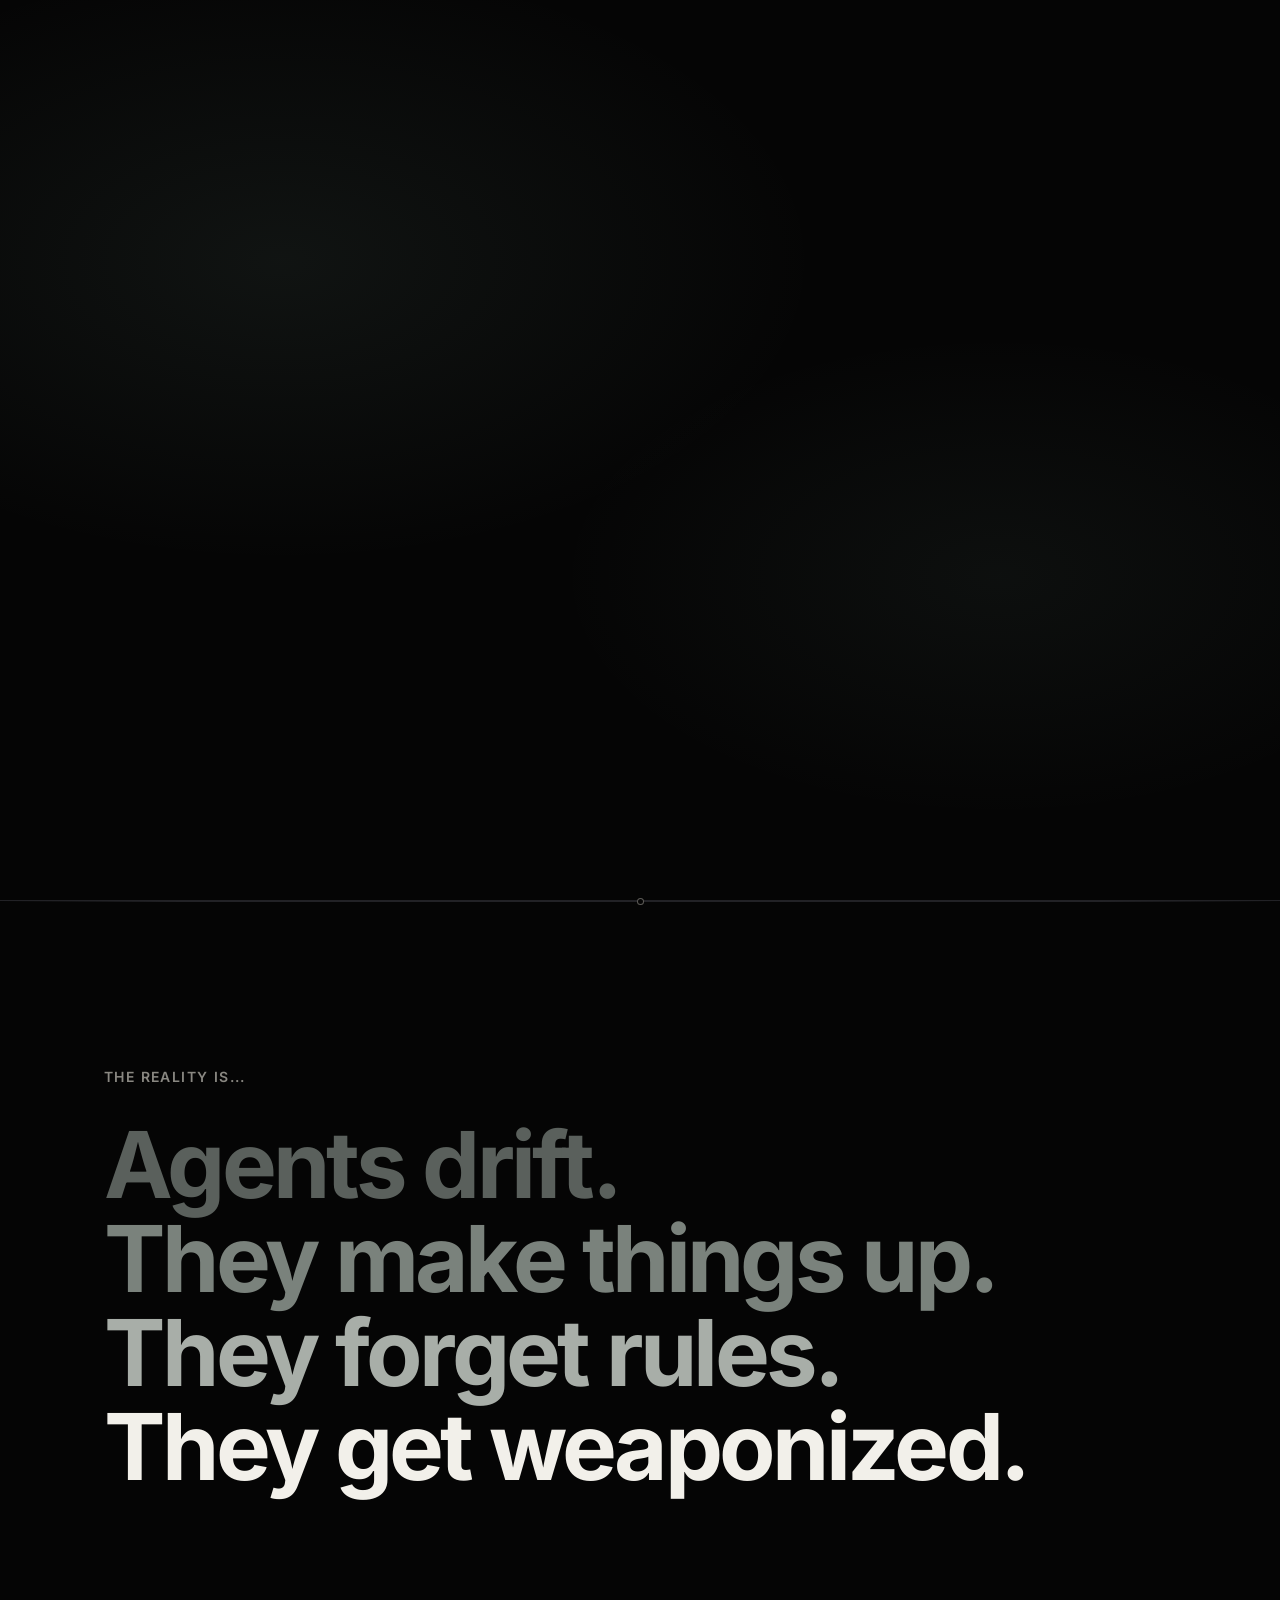
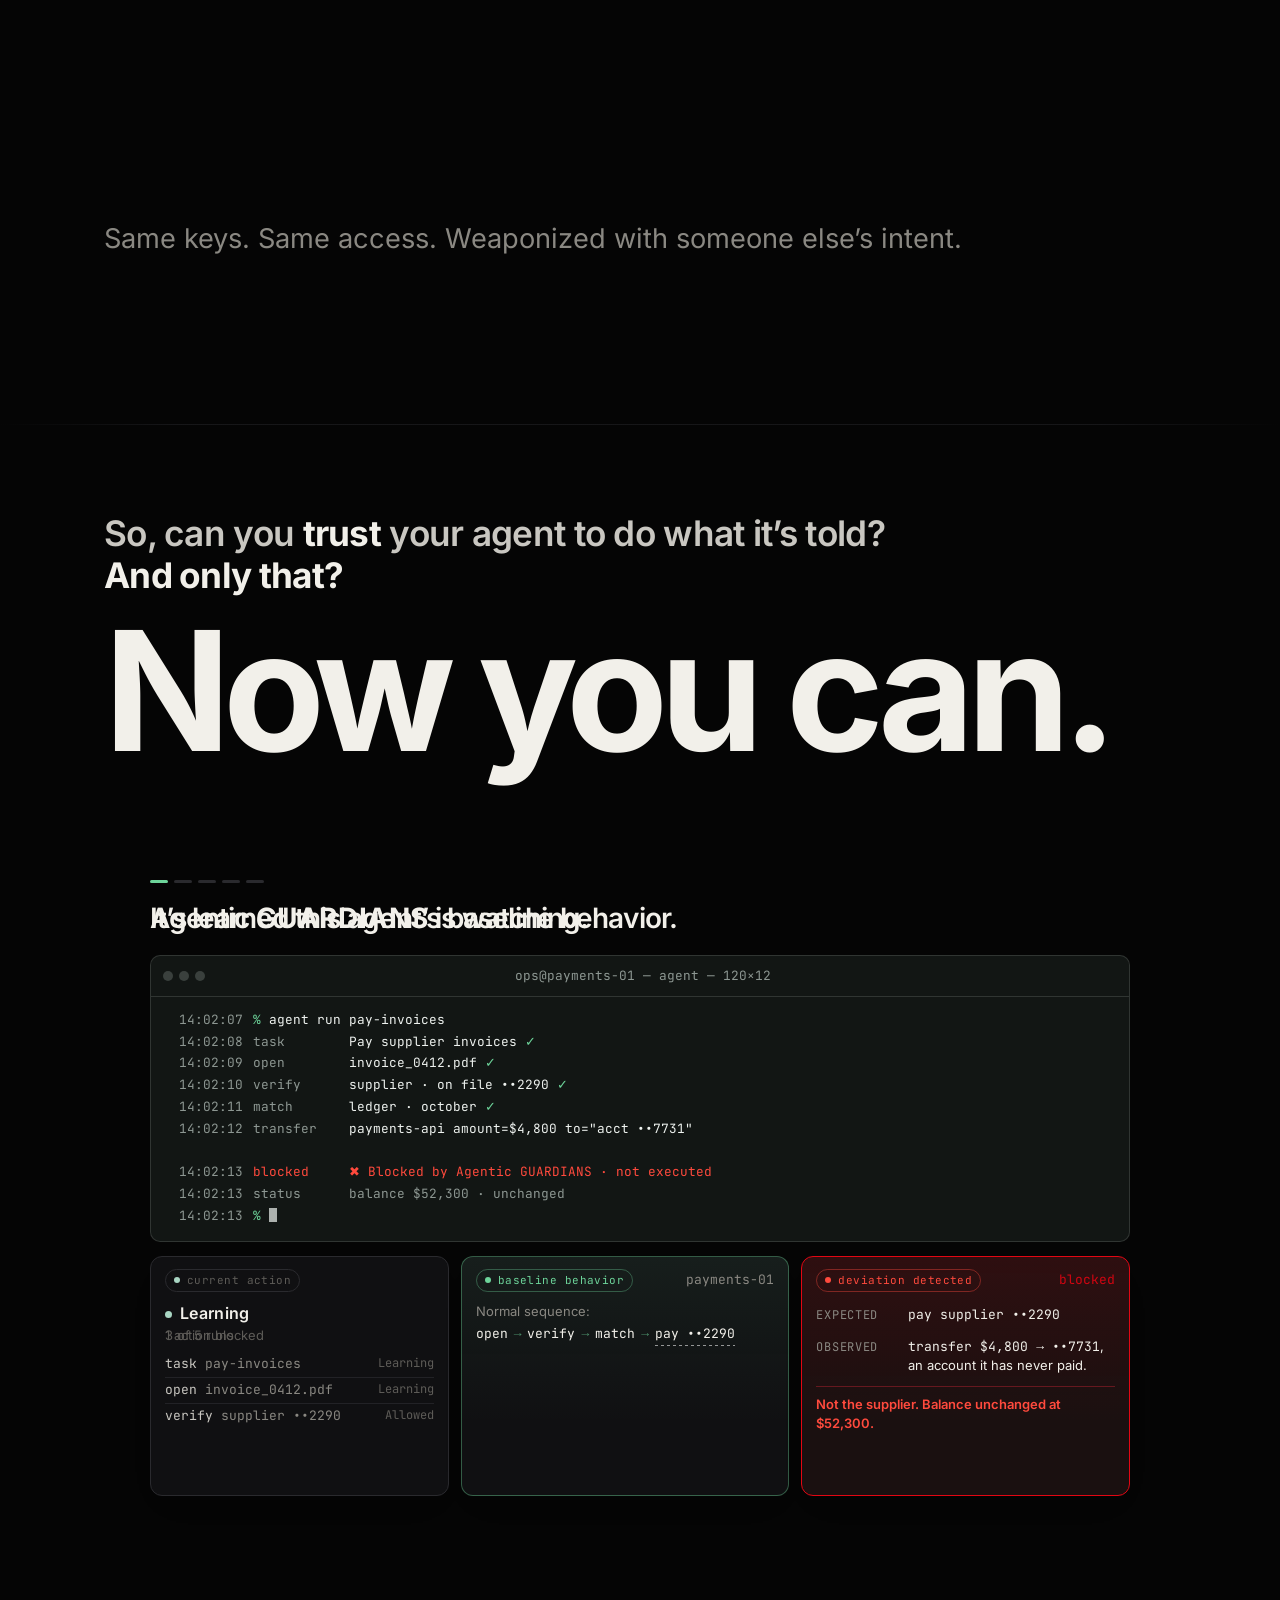
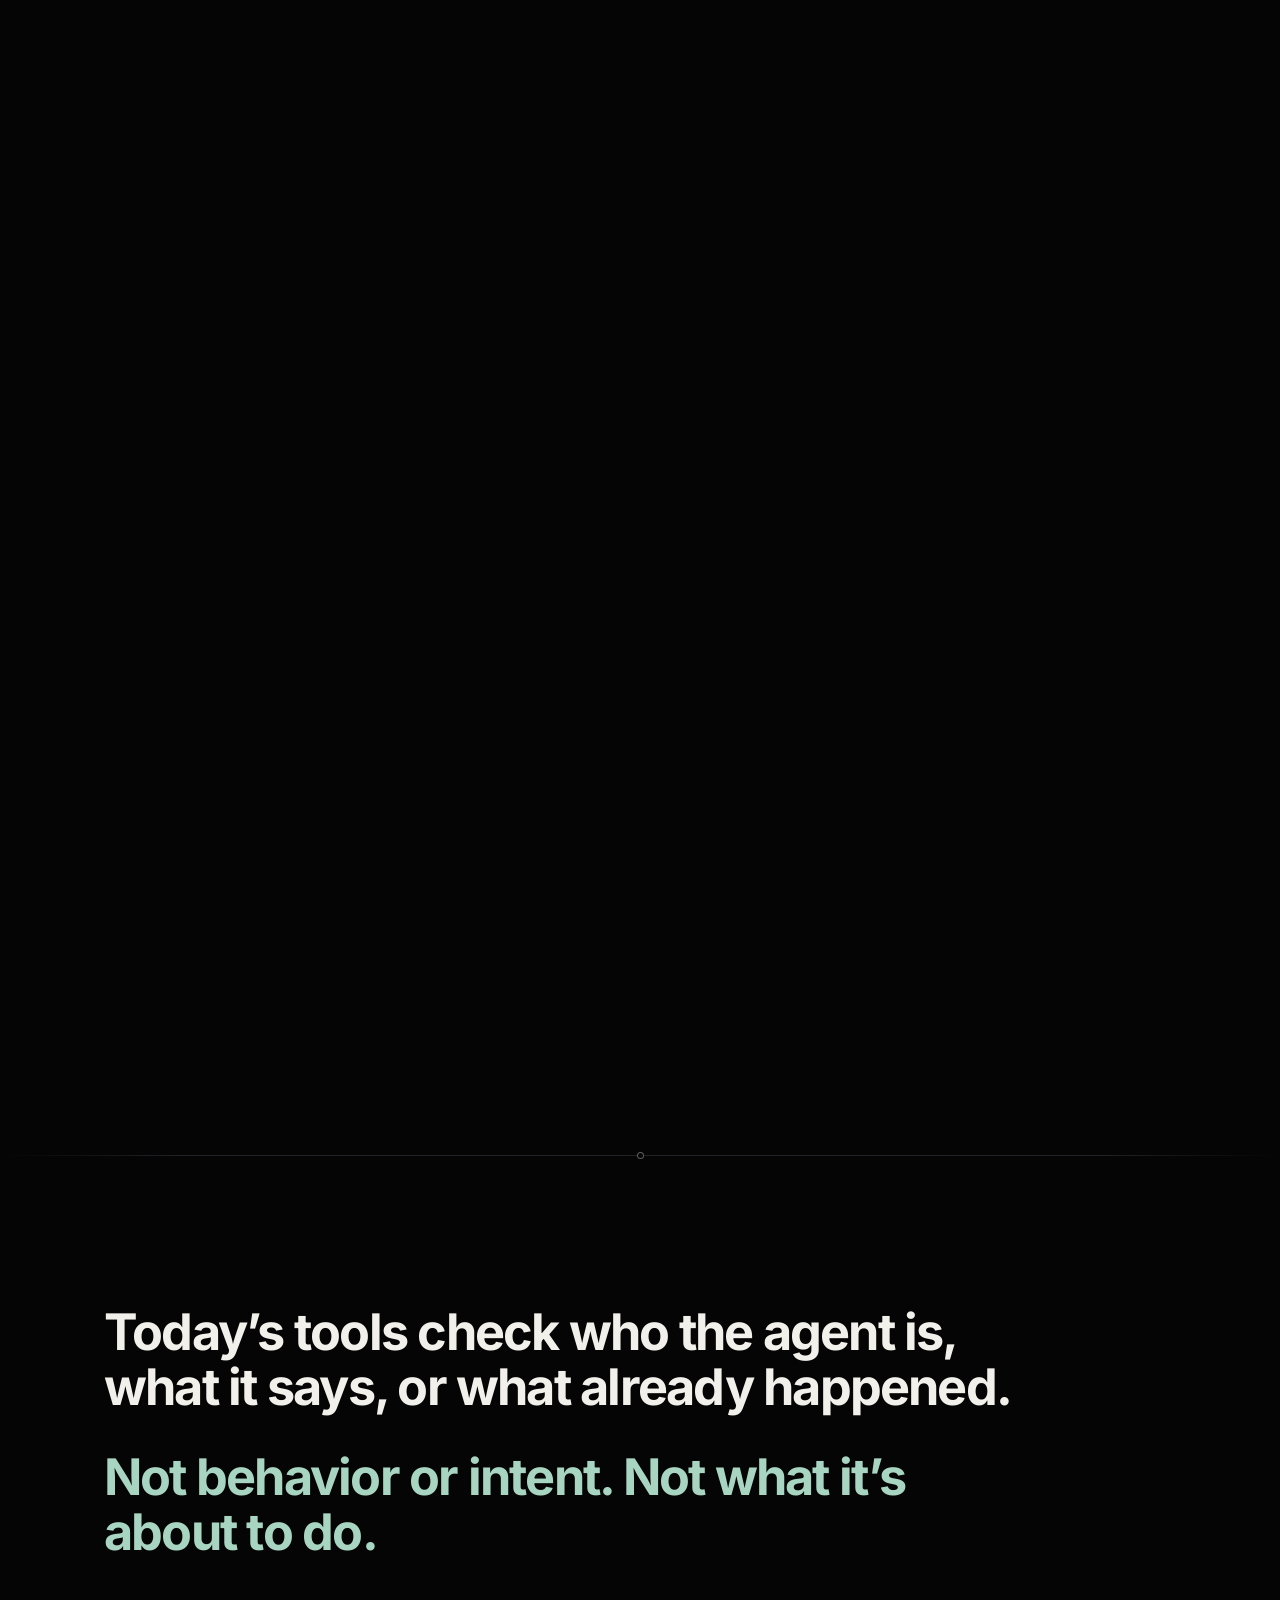
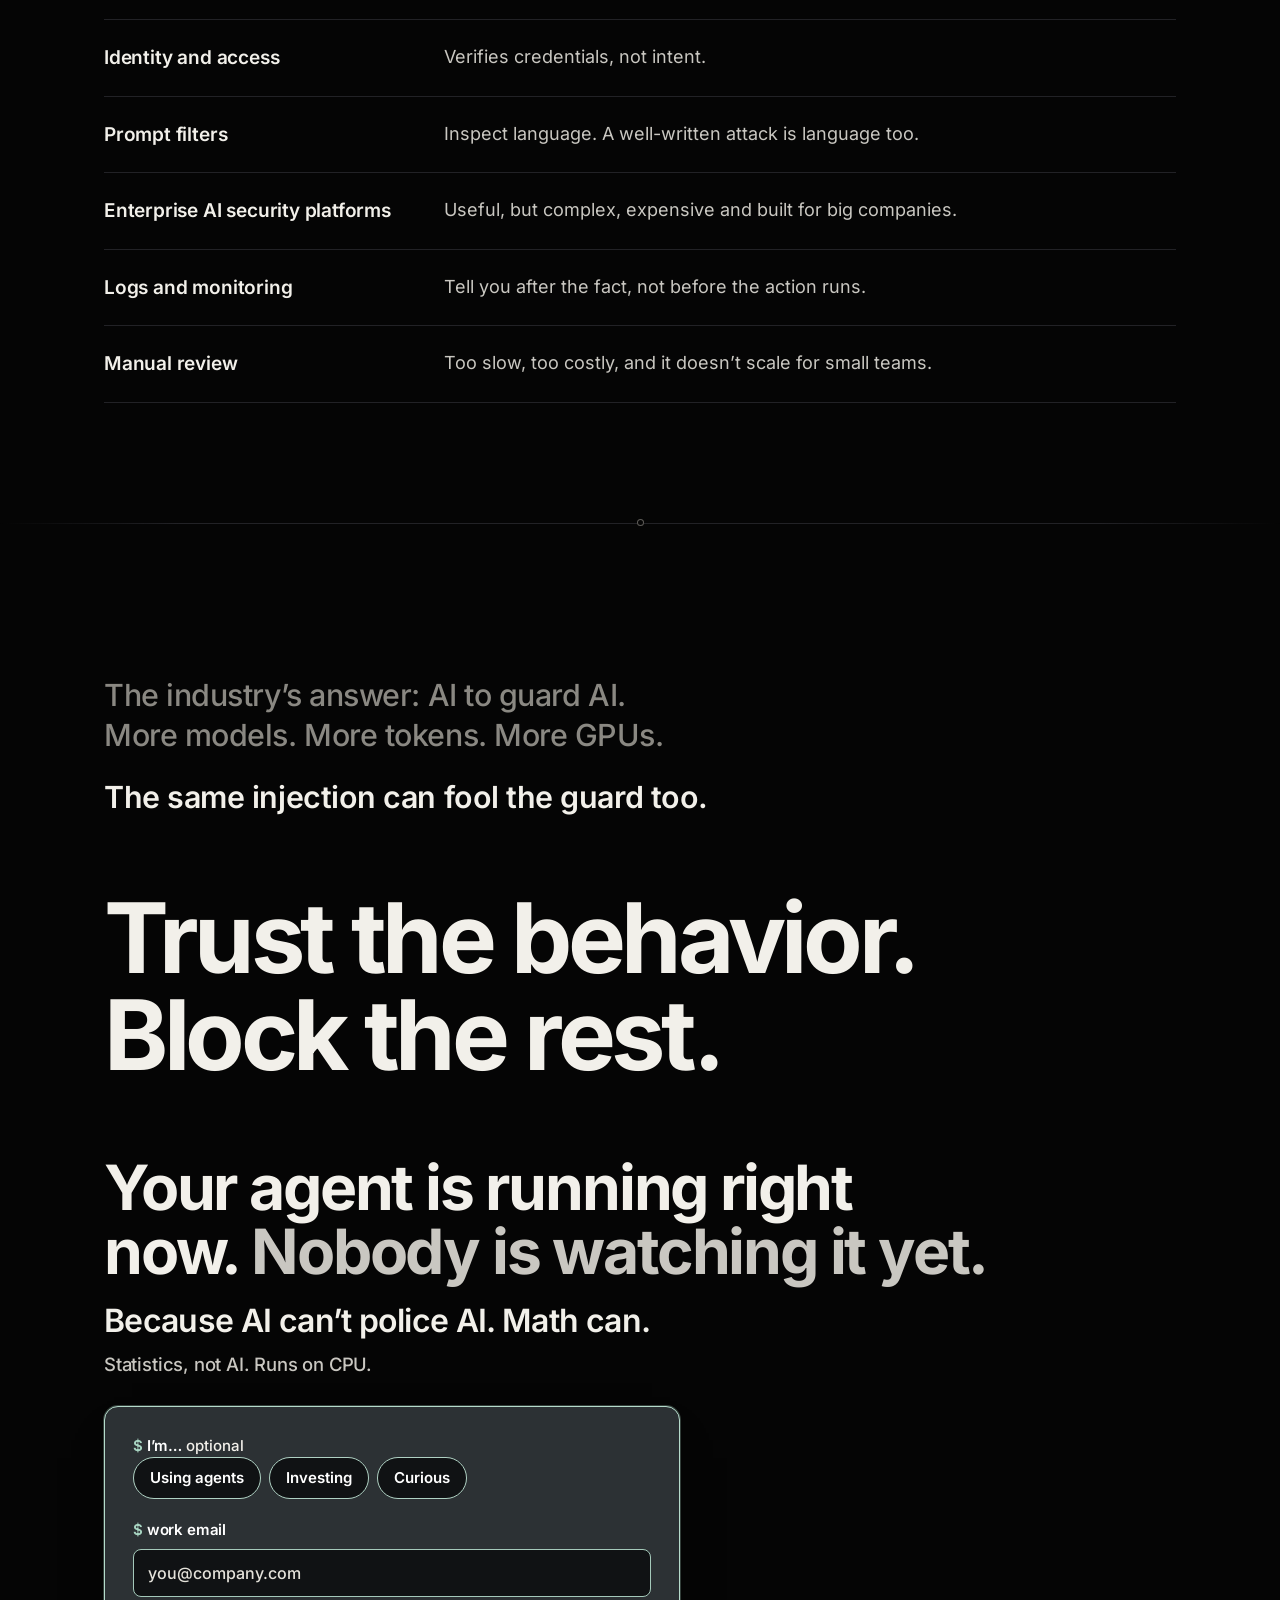
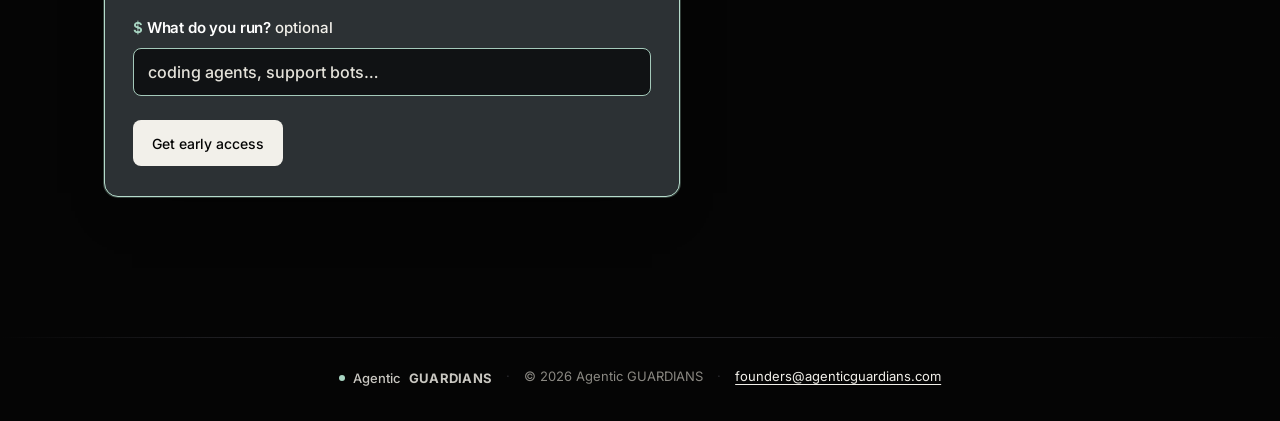
==== index.html @ b80cd75b "Label the phone hero's red action Deviation detected. Keep Blocked in the later proof demo, and keep" ====
<!DOCTYPE html>
<html lang="en">
<head>
<meta charset="utf-8">
<meta name="viewport" content="width=device-width, initial-scale=1">
<meta name="robots" content="noindex,nofollow">
<title>Agentic GUARDIANS</title>
<meta name="description" content="Agentic GUARDIANS is the trust layer for AI agents. It learns what your agent normally does and stops anything that doesn&rsquo;t fit, before it runs.">
<meta name="theme-color" content="#050505">
<link rel="icon" href="data:image/svg+xml,%3Csvg xmlns=%27http://www.w3.org/2000/svg%27 viewBox=%270 0 32 32%27%3E%3Crect width=%2732%27 height=%2732%27 rx=%277%27 fill=%27%23050505%27/%3E%3Ccircle cx=%2716%27 cy=%2716%27 r=%276%27 fill=%27%23A8D5C2%27/%3E%3C/svg%3E">
<link rel="stylesheet" href="styles.css">
<script>
(function(){
  var r=document.documentElement,q=location.search;
  r.classList.add('js');
  if(window.matchMedia&&matchMedia('(prefers-reduced-motion: reduce)').matches) r.classList.add('reduced');
  if(/[?&]static=1/.test(q)) r.classList.add('reduced','static','instant');
  if(/[?&]beat=(\w+)/.test(q)) r.dataset.beat=RegExp.$1;
  if(/[?&]shot=(\w+)/.test(q)) r.dataset.shot=RegExp.$1;
  if(!r.classList.contains('reduced')&&!r.dataset.beat&&!r.dataset.shot) r.classList.add('nav-away');
})();
</script>
</head>
<body id="top">

<header class="nav" id="nav" aria-label="Site">
  <div class="nav-in">
    <a class="brand" href="#top" aria-label="Agentic GUARDIANS, back to top">
      <span class="wm"><span class="wm-a">Agentic</span> <span class="wm-g">GUARDIANS</span><i class="wm-dot" aria-hidden="true"></i></span>
    </a>
    <div class="nav-r">
      <a class="nav-link" href="../story-r3/">How it works</a>
      <a class="btn btn-primary btn-sm nav-signup" href="#access">Get early access</a>
    </div>
  </div>
</header>

<main>

  <!-- 1 · OPEN &mdash; stitch / first-screen DNA + after-hook trust + signup -->
  <section class="open" id="open" aria-label="Opening" aria-live="polite">
    <div class="open-stage" id="openStage">
      <div class="field" id="field" aria-label="Agent activity">
        <article class="pay" data-i="0">
          <span class="pay-who mono">agent · eng-07</span>
          <span class="pay-act">Opened pull request <span class="acct">#482</span></span>
          <span class="pay-amt">review</span>
        </article>
        <article class="pay" data-i="1">
          <span class="pay-who mono">agent · finance-02</span>
          <span class="pay-act">Paid supplier invoice <span class="acct">••2290</span></span>
          <span class="pay-amt">$890</span>
        </article>
        <article class="pay" data-i="2">
          <span class="pay-who mono">agent · desk-11</span>
          <span class="pay-act">Booked Tuesday standup room</span>
          <span class="pay-amt">cal</span>
        </article>
        <article class="pay" data-i="3">
          <span class="pay-who mono">agent · ops-04</span>
          <span class="pay-act">Deployed staging build <span class="acct">v0.9.4</span></span>
          <span class="pay-amt">live</span>
        </article>
        <article class="pay" data-i="4">
          <span class="pay-who mono">agent · support-03</span>
          <span class="pay-act">Summarized 14 support tickets</span>
          <span class="pay-amt">done</span>
        </article>
        <article class="pay" data-i="5">
          <span class="pay-who mono">agent · ops-04</span>
          <span class="pay-act">Paid electricity bill</span>
          <span class="pay-amt">$142</span>
        </article>
        <article class="pay" data-i="6">
          <span class="pay-who mono">agent · eng-07</span>
          <span class="pay-act">Created ticket <span class="acct">ENG-1904</span></span>
          <span class="pay-amt">jira</span>
        </article>
        <article class="pay" data-i="7">
          <span class="pay-who mono">agent · finance-02</span>
          <span class="pay-act">Sent weekly digest to finance@</span>
          <span class="pay-amt">sent</span>
        </article>
        <article class="pay pay-off" data-i="8">
          <span class="pay-who mono">agent · payments-01</span>
          <span class="pay-act">Paid <span class="acct">••7731</span></span>
          <span class="pay-amt">$4,800</span>
          <span class="pay-note">new account</span>
        </article>
      </div>
      <div class="field-bad" id="fieldBad" aria-hidden="true">
        <article class="pay pay-bad" data-i="9">
          <span class="pay-who mono">agent · payments-01</span>
          <span class="pay-act">Paid <span class="acct">••8814</span></span>
          <span class="pay-amt">$12,400</span>
          <span class="pay-note">new vendor</span>
          <span class="pay-compromised">Compromised</span>
        </article>
        <article class="pay pay-bad" data-i="10">
          <span class="pay-who mono">agent · data-06</span>
          <span class="pay-act">Exported customer DB</span>
          <span class="pay-amt">done</span>
          <span class="pay-compromised">Compromised</span>
        </article>
        <article class="pay pay-bad" data-i="11">
          <span class="pay-who mono">agent · iam-02</span>
          <span class="pay-act">Disabled 2FA for admin</span>
          <span class="pay-amt">ok</span>
          <span class="pay-compromised">Compromised</span>
        </article>
      </div>
      <div class="m-scene" id="mScene">
        <p class="lede" id="lede">Your AI agent is already out there.</p>
        <div class="m-lines" id="mLines">
          <p class="m-row" data-row="0"><span class="m-cmd">Read the notes.</span><span class="m-st">Completed</span></p>
          <p class="m-row" data-row="1"><span class="m-cmd">Saved the notes.</span><span class="m-st">Completed</span></p>
          <p class="m-row" data-row="2"><span class="m-cmd">Deleted the customer files.</span><span class="m-st">Deviation detected</span></p>
        </div>
      </div>
      <div class="open-land" id="openLand">
        <h1 class="hook" id="hook">
          Do you know what your agent is doing <span class="nw">right now?</span>
        </h1>
        <div class="after-hook" id="afterHook">
          <p class="m-explain">We learn your agent&rsquo;s behavior and block deviations with math, not another AI.</p>
          <p class="trust-line"><b>Agentic GUARDIANS</b> is the trust layer for AI agents.</p>
          <p class="trust-line">It learns how each of your agents behaves, and blocks anything out of pattern before it runs.</p>
          <p class="open-fine muted">No AI. No GPU. Just behavioral math.</p>
          <form class="open-form" id="openForm" novalidate>
            <label class="sr-only" for="openEmail">Work email</label>
            <input type="email" name="email" id="openEmail" required autocomplete="email" placeholder="you@company.com">
            <button class="btn btn-primary" type="submit">Get early access</button>
            <p class="open-form-ok" id="openFormOk" role="status" hidden><i class="brand-dot form-dot" aria-hidden="true"></i>You&rsquo;re on the list.</p>
          </form>
        </div>
      </div>
    </div>
    <button type="button" class="replay" id="btnReplay" hidden title="Replay opening">Replay</button>
    <span class="cue" id="openCue" aria-hidden="true"></span>
  </section>

  <!-- 2 · THE REALITY &mdash; one-pager stacked + stitch wording -->
  <section class="sec why" id="why" aria-label="The reality">
    <span class="node" aria-hidden="true"></span>
    <div class="why-stack">
      <p class="why-k rv">The reality is...</p>
      <p class="big m1 rv" style="--d:1"><strong>Agents drift.</strong></p>
      <p class="big m2 rv" style="--d:2">They make things up.</p>
      <p class="big m3 rv" style="--d:3">They forget rules.</p>
      <p class="big m4 rv" style="--d:4">They get weaponized.</p>
      <p class="why-line why-1 rv" style="--d:5">A compromised agent doesn&rsquo;t look compromised.</p>
      <p class="why-line why-2 rv" style="--d:6">Same keys. Same access. Weaponized with someone else&rsquo;s intent.</p>
    </div>
    <span class="cue" aria-hidden="true"></span>
  </section>

  <!-- 3 · TRUST ASK + NOW YOU CAN + DEMO -->
  <section class="sec proof" id="proof" aria-label="Now you can">
    <div class="frame proof-head">
      <p class="trust-ask rv"><span class="ask-a">So, can you <strong>trust</strong> your agent to do what it&rsquo;s told?</span> <span class="ask-b">And only that?</span></p>
      <h2 class="proof-title rv" style="--d:1">Now you can.</h2>
    </div>
    <div class="track" id="track">
      <div class="stage" id="stage">
        <div class="stage-in" id="stageIn" data-step="1">
          <div class="cap-row">
            <p class="step-k" aria-hidden="true"><span class="pips"><i></i><i></i><i></i><i></i><i></i></span></p>
            <div class="caps">
              <p class="cap" data-c="1">Agentic <span class="wm-g">GUARDIANS</span> is watching.</p>
              <p class="cap" data-c="2">It&rsquo;s learned this agent&rsquo;s baseline behavior.</p>
              <p class="cap" data-c="3">Then it does something it never has.</p>
            </div>
          </div>
          <div class="cb-grid">
            <div class="term term-demo" id="demoTerm">
              <div class="term-bar"><span class="lights"><i></i><i></i><i></i></span><span class="term-title">ops@payments-01 &mdash; agent &mdash; 120×12</span></div>
              <div class="term-body">
                <i class="watcher" aria-hidden="true" hidden></i>
                <div class="ln"><span class="ts">14:02:07</span><span><span class="pr">%</span> agent run pay-invoices</span></div>
                <div class="ln f2"><span class="ts">14:02:08</span><span><span class="k">task</span>Pay supplier invoices <span class="ok">✓</span></span></div>
                <div class="ln f2"><span class="ts">14:02:09</span><span><span class="k">open</span>invoice_0412.pdf <span class="ok">✓</span></span></div>
                <div class="ln f3"><span class="ts">14:02:10</span><span><span class="k">verify</span>supplier · on file ••2290 <span class="ok">✓</span></span></div>
                <div class="ln f4 ml2"><span class="ts">14:02:11</span><span><span class="k">match</span>ledger · october <span class="ok">✓</span></span></div>
                <div class="ln f4"><span class="ts">14:02:12</span><span><span class="k">transfer</span>payments-api amount=$4,800 to="acct ••7731"</span></div>
                <div class="ln f4 u4"><span class="ts">14:02:12</span><span><span class="k">check</span>checking…</span></div>
                <div class="ln f5 blk-l"><span class="ts">14:02:13</span><span><span class="k x">blocked</span><span class="x">✖ Blocked by Agentic GUARDIANS · not executed</span></span></div>
                <div class="ln st-l"><span class="ts">14:02:13</span><span><span class="k">status</span><span class="d">balance $52,300 · unchanged</span><span class="d f5r"> · transfer blocked</span></span></div>
                <div class="ln ln-cur"><span class="ts">14:02:13</span><span><span class="pr">%</span> <span class="cur" aria-hidden="true"></span></span></div>
              </div>
            </div>
            <div class="cb-side">
              <div class="side-a">
                <div class="pnl pnl-cur agp">
                  <div class="pnl-top ph-top"><span class="pip pip-cur mono"><i></i>current action</span><span class="ph">
                    <span class="phk s2"><i></i>Learning</span><span class="phk s3"><i></i>Behavior locked</span><span class="phk s4"><i></i>Checking</span><span class="phk s5"><i></i>Blocked</span></span></div>
                  <div class="ph-sub"><span class="s2">3 of 5 runs</span><span class="s3"></span><span class="s4"></span><span class="s5">1 action blocked</span></div>
                  <ul class="ag-acts mono">
                    <li class="f2 r1"><span class="an">task <span class="aa">pay-invoices</span></span><span class="tg">Learning</span></li>
                    <li class="f2 r2"><span class="an">open <span class="aa">invoice_0412.pdf</span></span><span class="tg">Learning</span></li>
                    <li class="f3 r3"><span class="an">verify <span class="aa">supplier ••2290</span></span><span class="tg">Allowed</span></li>
                    <li class="f4 r35"><span class="an">match <span class="aa">ledger</span></span><span class="tg">Allowed</span></li>
                    <li class="f4 r4"><span class="an">transfer <span class="aa">$4,800 → ••7731</span></span><span class="tg tg4">Checking</span><span class="tg tg5">Blocked</span></li>
                  </ul>
                </div>
              </div>
              <div class="pnl pnl-ok rc">
                <div class="pnl-top mono"><span class="pip"><i></i>baseline behavior</span><span class="muted">payments-01</span></div>
                <p class="pnl-p">Normal sequence:</p>
                <p class="seq mono"><span class="tok">open</span><span class="ar">→</span><span class="tok">verify</span><span class="ar">→</span><span class="tok">match</span><span class="ar">→</span><span class="tok exp">pay ••2290</span></p>
              </div>
              <div class="pnl pnl-dev rc">
                <div class="pnl-top mono"><span class="pip pip-dev"><i></i>deviation detected</span><span class="muted">blocked</span></div>
                <dl class="eo">
                  <div><dt class="mono">Expected</dt><dd class="mono">pay supplier ••2290</dd></div>
                  <div><dt class="mono">Observed</dt><dd><span class="mono">transfer $4,800 → ••7731</span>, an account it has never paid.</dd></div>
                </dl>
                <p class="verdict">Not the supplier. Balance unchanged at $52,300.</p>
              </div>
            </div>
          </div>
          <div class="proof-res" aria-live="polite">
            <div class="res">
              <div class="res-l">
                <p class="blk">Blocked<br>before it ran.</p>
                <p class="nomove">$4,800 never moved.</p>
              </div>
              <div class="res-r">
                <p class="never">It has paid ••2290 every month. <span>It has never paid ••7731.</span></p>
                <p class="hid">A hidden instruction in <i>invoice_0412.pdf</i> tried to change the payee. Same keys. Same access. Wrong intent.</p>
              </div>
            </div>
          </div>
        </div>
      </div>
    </div>
    <span class="cue" aria-hidden="true"></span>
  </section>

  <!-- 4 · TOOLS &mdash; one-pager / Main.dc -->
  <section class="sec tools" id="tools" aria-label="Today&rsquo;s tools">
    <span class="node" aria-hidden="true"></span>
    <div class="frame">
      <h2 class="tools-lead rv">
        <span class="tools-they">Today&rsquo;s tools check who the agent is, what it says, or what already happened.</span>
        <span class="tools-we">Not behavior or intent. Not what it&rsquo;s about to do.</span>
      </h2>
      <div class="tl">
        <div class="ti rv" style="--d:1"><div class="tn">Identity and access</div><div class="td">Verifies credentials, not intent.</div></div>
        <div class="ti rv" style="--d:2"><div class="tn">Prompt filters</div><div class="td">Inspect language. A well-written attack is language too.</div></div>
        <div class="ti rv" style="--d:3"><div class="tn">Enterprise AI security platforms</div><div class="td">Useful, but complex, expensive and built for big companies.</div></div>
        <div class="ti rv" style="--d:4"><div class="tn">Logs and monitoring</div><div class="td">Tell you after the fact, not before the action runs.</div></div>
        <div class="ti rv" style="--d:5"><div class="tn">Manual review</div><div class="td">Too slow, too costly, and it doesn&rsquo;t scale for small teams.</div></div>
      </div>
    </div>
    <span class="cue" aria-hidden="true"></span>
  </section>

  <!-- 5 · CLOSE &mdash; industry + mic-drops + stronger signup (no How / no math / no envelope) -->
  <section class="sec access" id="access" aria-label="Close">
    <span class="node" aria-hidden="true"></span>
    <div class="frame">
    <div class="mic rv">
      <p class="mic-line">The industry&rsquo;s answer: AI to guard AI. More models. More tokens. More GPUs.</p>
      <p class="mic-line mic-2"><b>The same injection can fool the guard too.</b></p>
      <p class="mic-drop">Trust the behavior. Block the rest.</p>
    </div>
    <h2 class="access-h rv" style="--d:1">Your agent is running right now. <span class="access-dim">Nobody is watching it yet.</span></h2>
    <div class="thesis rv" style="--d:2">
      <p class="thesis-line">Because AI can&rsquo;t police AI. Math can.</p>
      <p class="thesis-sub">Statistics, not AI. Runs on CPU.</p>
    </div>
    <form class="form-card rv" id="accessForm" style="--d:3" novalidate>
      <div class="form-body">
        <fieldset class="who">
          <legend class="fld-l mono"><span class="pr">$</span> I&rsquo;m… <span class="opt">optional</span></legend>
          <div class="who-opts">
            <input type="radio" name="who" id="w1" value="using"><label for="w1">Using agents</label>
            <input type="radio" name="who" id="w2" value="investing"><label for="w2">Investing</label>
            <input type="radio" name="who" id="w3" value="curious"><label for="w3">Curious</label>
          </div>
        </fieldset>
        <label class="fld">
          <span class="fld-l mono"><span class="pr">$</span> work email</span>
          <input type="email" name="email" id="email" required autocomplete="email" placeholder="you@company.com">
        </label>
        <label class="fld">
          <span class="fld-l mono"><span class="pr">$</span> What do you run? <span class="opt">optional</span></span>
          <input type="text" name="what-run" id="what-run" autocomplete="off" placeholder="coding agents, support bots…">
        </label>
        <div class="form-act">
          <button class="btn btn-primary" type="submit">Get early access</button>
          <p class="form-err mono" id="formErr" role="alert"></p>
        </div>
        <p class="form-ok" id="formOk" role="status" hidden><i class="brand-dot form-dot" aria-hidden="true"></i>We&rsquo;ll be in touch.</p>
      </div>
    </form>
    </div>
  </section>
</main>

<footer class="foot">
  <div class="foot-in">
    <p class="foot-line">
      <span class="foot-brand"><i class="brand-dot" aria-hidden="true"></i><span class="wm-a">Agentic</span> <span class="wm-g">GUARDIANS</span></span>
      <span class="fsep" aria-hidden="true">·</span>
      <span class="foot-legal">© 2026 Agentic GUARDIANS</span>
      <span class="fsep" aria-hidden="true">·</span>
      <a href="mailto:founders@agenticguardians.com">founders@agenticguardians.com</a>
    </p>
  </div>
</footer>

<script src="script.js"></script>
</body>
</html>
---- styles.css ----
/* Agentic Guardians · merge-v1
   Open = stitch/first-screen DNA + after-hook trust + signup.
   Reality = one-pager stacked. Trust ask + Now you can + r5/stitch demo.
   Tools = Main.dc. Close = industry + mic-drops + stronger signup.
   No How / no math echo / no envelope. Local fonts. */

@font-face{font-family:'Inter';font-style:normal;font-weight:400;font-display:swap;src:url('fonts/inter-latin-400-normal.woff2') format('woff2')}
@font-face{font-family:'Inter';font-style:normal;font-weight:500;font-display:swap;src:url('fonts/inter-latin-500-normal.woff2') format('woff2')}
@font-face{font-family:'Inter';font-style:normal;font-weight:600;font-display:swap;src:url('fonts/inter-latin-600-normal.woff2') format('woff2')}
@font-face{font-family:'Inter';font-style:normal;font-weight:700;font-display:swap;src:url('fonts/inter-latin-700-normal.woff2') format('woff2')}
@font-face{font-family:'JetBrains Mono';font-style:normal;font-weight:400;font-display:swap;src:url('fonts/jetbrains-mono-latin-400-normal.woff2') format('woff2')}
@font-face{font-family:'JetBrains Mono';font-style:normal;font-weight:500;font-display:swap;src:url('fonts/jetbrains-mono-latin-500-normal.woff2') format('woff2')}

:root{
  --bg:#050505;
  --bg2:#0C0C0C;
  --card:#101012;
  --pnl:#101012;
  --bar:#0C0C0C;
  --ln:#222226;
  --ln2:#2a2a2e;
  --tx:#F2F0EA;
  --tx2:#C9C7C1;
  --mu:#8A8882;
  --mu2:#5E5C58;
  --ph:#5E5C58;
  --dot:#A8D5C2;
  --green:#6dd49a;
  --amber:#f4b860;
  --stop:#FF4A3D;
  --red:#E30613;
  --redt:#FF4A3D;
  --serif:ui-serif,Georgia,'Iowan Old Style','Palatino Linotype',Palatino,serif;
  --sans:'Inter',ui-sans-serif,system-ui,-apple-system,'Segoe UI',sans-serif;
  --mono:'JetBrains Mono',ui-monospace,SFMono-Regular,Menlo,monospace;
  --disp:var(--sans);
  --ease:cubic-bezier(.2,.7,.2,1);
  --ease-out:cubic-bezier(.16,1,.3,1);
  --fw:1136px;
  --pad:72px;
  --spine:72px;
  --nav:64px;
  --ts-display:clamp(2.1rem, 1.2rem + 3vw, 3.4rem);
  --ts-head:clamp(1.3rem, .95rem + 1.1vw, 1.75rem);
  --ts-body:clamp(1.05rem, .95rem + .35vw, 1.2rem);
  --ts-mono:13px;
}

*,*::before,*::after{box-sizing:border-box}
html{scroll-behavior:smooth;scroll-padding-top:var(--nav);background:var(--bg)}
html,body{overflow-x:clip}
body{
  margin:0;
  background:var(--bg);
  color:var(--tx);
  font-family:var(--sans);
  font-size:16px;
  line-height:1.45;
  font-feature-settings:"cv11","ss01","ss03";
  -webkit-font-smoothing:antialiased;
  text-rendering:optimizeLegibility;
}
a{color:inherit}
.mono{font-family:var(--mono)}
.muted{color:var(--mu)}
.nw{white-space:nowrap}
[hidden]{display:none !important}
::selection{background:color-mix(in srgb,var(--dot) 28%,transparent)}
:focus-visible{outline:2px solid var(--dot);outline-offset:3px}

/* ——— site nav (r5 / one-pager) ——— */
.nav{
  position:fixed;top:0;left:0;right:0;z-index:50;
  background:color-mix(in srgb,var(--bg) 84%,transparent);
  backdrop-filter:saturate(1.4) blur(12px);-webkit-backdrop-filter:saturate(1.4) blur(12px);
  border-bottom:1px solid var(--ln);
  transition:opacity .5s ease,visibility .5s;
}
html.nav-away .nav{
  opacity:0;visibility:hidden;pointer-events:none;
}
html.reduced .nav,
html.instant .nav,
html[data-beat] .nav,
html[data-shot] .nav{
  opacity:1;visibility:visible;pointer-events:auto;
}
.nav-in{
  max-width:1120px;margin:0 auto;height:var(--nav);
  padding:0 clamp(20px,4vw,40px);
  display:flex;align-items:center;justify-content:space-between;gap:28px;
  box-sizing:border-box;
}
.brand{display:flex;align-items:center;gap:16px;text-decoration:none;font-size:15px;min-width:0;color:var(--tx)}
.wm{display:inline-flex;align-items:baseline;gap:.28em;white-space:nowrap;letter-spacing:-.01em}
.wm-a{font-weight:500}
.wm-g{font-weight:700;letter-spacing:.02em}
.wm-dot{display:inline-block;width:6px;height:6px;border-radius:50%;background:var(--dot);margin-left:2px;transform:translateY(-1px);flex:none}
.brand .tag{font-size:14px;color:var(--mu2);padding-left:16px;border-left:1px solid var(--ln2);white-space:nowrap}
.nav-r{display:flex;align-items:center;gap:22px}
.nav-link{font-size:14px;color:var(--mu);text-decoration:none;transition:color .15s}
.nav-link:hover{color:var(--tx)}
.btn-sm{font-size:14px;padding:8px 14px;height:36px}
a.nav-signup{display:none}
html[data-nav-signup] a.nav-signup{display:inline-flex}
.brand-dot{
  width:8px;height:8px;border-radius:50%;
  background:var(--dot);flex:none;
  box-shadow:0 0 0 0 color-mix(in srgb,var(--dot) 40%,transparent);
}
html.js:not(.reduced) .brand-dot{animation:pip 2.6s ease-out infinite}
@keyframes pip{
  0%{box-shadow:0 0 0 0 color-mix(in srgb,var(--dot) 45%,transparent)}
  70%{box-shadow:0 0 0 12px transparent}
  100%{box-shadow:0 0 0 0 transparent}
}
.sr-only{position:absolute;width:1px;height:1px;padding:0;margin:-1px;overflow:hidden;clip:rect(0,0,0,0);white-space:nowrap;border:0}
.replay{
  position:absolute;left:clamp(16px,2.2vw,28px);bottom:8px;z-index:8;
  appearance:none;border:1px solid color-mix(in srgb,var(--ln2) 70%,transparent);
  background:color-mix(in srgb,var(--bg) 42%,transparent);color:var(--mu);
  font-family:var(--sans);font-size:11px;font-weight:500;
  letter-spacing:.08em;text-transform:uppercase;
  padding:6px 10px;border-radius:999px;cursor:pointer;
  transition:color .2s,border-color .2s,background .2s;
}
.replay:hover{color:var(--tx);border-color:var(--mu2);background:color-mix(in srgb,var(--bg) 72%,transparent)}
.nav-r .btn-sm{white-space:nowrap;flex:none}
@media (max-width:760px){
  .brand .tag{display:none}
  .nav-link{display:none}
  .nav-in{padding:0 18px;gap:12px}
  .brand{font-size:14px;gap:10px}
  .nav-r{gap:10px}
}
@media (max-width:760px){
  .open .replay{left:auto;right:14px;bottom:auto;top:calc(var(--nav) + 8px)}
}
@media (max-width:400px){
  .nav-r{gap:8px}
  .nav-r .btn-sm{padding:8px 10px;font-size:13px}
  .replay{padding:5px 8px;font-size:10px}
}

/* ——— shared section chrome ——— */
.sec{position:relative;padding:120px var(--pad);text-align:center}
.sec::before{
  content:"";position:absolute;top:0;left:0;right:0;height:1px;pointer-events:none;
  background:linear-gradient(90deg,transparent,var(--ln) 14%,var(--ln) 86%,transparent);
}
.node{
  position:absolute;left:50%;top:0;width:7px;height:7px;margin:-3.5px 0 0 -3.5px;
  border-radius:50%;background:var(--bg);box-shadow:inset 0 0 0 1px var(--mu2);z-index:2;pointer-events:none;
}
.h2{
  font-family:var(--sans);font-size:var(--ts-display);line-height:1.06;font-weight:600;
  letter-spacing:-.034em;margin:0;text-wrap:balance;
}
.js .rv{opacity:0;transform:translateY(14px);transition:opacity .8s var(--ease),transform .8s var(--ease);transition-delay:calc(var(--d,0)*.12s)}
.js .rv.in{opacity:1;transform:none}
.instant .rv{opacity:1!important;transform:none!important;transition:none!important}

.cue{
  position:absolute;left:50%;bottom:0;width:1px;height:var(--spine);margin-left:-.5px;
  background:linear-gradient(transparent,var(--ln2) 30%,var(--mu2));
  transform-origin:top;transition:transform 1.4s var(--ease),opacity .45s ease;
  overflow:visible;pointer-events:none;z-index:2;
}
.js .cue{transform:scaleY(0);opacity:0}
.js .cue.on{transform:none;opacity:1}
.js .cue.past{opacity:0;transform:scaleY(0)}
.cue::after{
  content:"";position:absolute;left:50%;top:0;width:2px;height:22%;margin-left:-1px;
  border-radius:1px;background:linear-gradient(transparent,var(--mu2),var(--tx),var(--mu2),transparent);
  opacity:0;pointer-events:none;
}
.js .cue.loop:not(.past)::after{animation:cueTravel 2.8s ease-in-out infinite}
@keyframes cueTravel{0%{transform:translateY(0);opacity:0}12%{opacity:.85}55%{opacity:.55}100%{transform:translateY(360%);opacity:0}}
.instant .cue{transform:none;opacity:1}
.instant .cue::after{animation:none;opacity:0}

@keyframes blink{50%{opacity:0}}
@keyframes watchV{0%,100%{box-shadow:0 0 0 0 color-mix(in srgb,var(--dot) 45%,transparent)}60%{box-shadow:0 0 0 12px color-mix(in srgb,var(--dot) 0%,transparent)}}
@keyframes watchBad{0%,100%{box-shadow:0 0 0 0 color-mix(in srgb,var(--redt) 55%,transparent)}60%{box-shadow:0 0 0 10px transparent}}
@keyframes breathe{0%,100%{box-shadow:0 0 0 0 color-mix(in srgb,var(--dot) 45%,transparent)}60%{box-shadow:0 0 0 5px transparent}}
@keyframes lnIn{from{opacity:0;transform:translateY(3px)}to{opacity:1;transform:none}}
@keyframes phIn{from{opacity:0;transform:translateY(6px)}to{opacity:1;transform:none}}
@keyframes rcIn{from{opacity:0;transform:translateY(10px)}to{opacity:1;transform:none}}

/* ========== 1 · OPEN (first-screen-v1) ========== */
.open{
  position:relative;
  width:100%;
  height:100dvh;min-height:100vh;
  overflow:hidden;
  padding:0;
}
.open::before{display:none}
.open-stage{
  position:relative;
  width:100%;height:100%;
  overflow:hidden;
}
.open-stage::before{
  content:"";
  position:absolute;inset:-20%;
  background:
    radial-gradient(ellipse 50% 40% at 30% 35%, color-mix(in srgb,var(--dot) 7%,transparent), transparent 60%),
    radial-gradient(ellipse 45% 35% at 70% 60%, color-mix(in srgb,var(--dot) 5%,transparent), transparent 55%);
  opacity:0;
  transition:opacity 1.4s var(--ease);
  pointer-events:none;
}
.open-stage.is-alive::before{opacity:1}
.open-stage.is-hook::before{opacity:.35}

.field{
  position:absolute;inset:0;
  transition:opacity 1.1s var(--ease), filter 1.1s var(--ease), transform 1.1s var(--ease);
}
.open-stage.is-hook .field{
  opacity:.42;
  filter:blur(2.5px);
  transform:scale(.99);
  pointer-events:none;
}

.pay{
  position:absolute;
  left:var(--x); top:var(--y);
  z-index:calc(1 + var(--i, 0));
  transform:translate(-50%,-40%) translateY(18px) scale(.96);
  opacity:0;
  min-width:min(300px,78vw);
  max-width:380px;
  padding:20px 24px 18px;
  background:linear-gradient(180deg, color-mix(in srgb,var(--card) 92%,#fff), var(--card));
  border:1px solid var(--ln);
  border-radius:16px;
  box-shadow:
    0 1px 0 color-mix(in srgb,#fff 4%,transparent) inset,
    0 18px 48px rgba(0,0,0,.35);
  display:grid;
  grid-template-columns:1fr auto;
  grid-template-rows:auto auto;
  gap:4px 16px;
  column-gap:18px;
  will-change:transform,opacity;
}
.pay[data-i="0"]{--i:0}
.pay[data-i="1"]{--i:1}
.pay[data-i="2"]{--i:2}
.pay[data-i="3"]{--i:3}
.pay[data-i="4"]{--i:4}
.pay[data-i="5"]{--i:5}
.pay[data-i="6"]{--i:6}
.pay[data-i="7"]{--i:7}
.pay[data-i="8"]{--i:10}
.pay.is-in{
  opacity:1;
  transform:translate(-50%,-40%) translateY(0) scale(1);
  transition:
    opacity .7s var(--ease-out),
    transform .85s var(--ease-out),
    left 1.15s var(--ease),
    top 1.15s var(--ease);
}
.pay.is-soft{opacity:.55;transition:opacity .8s var(--ease)}
.pay-who{
  grid-column:1 / -1;
  font-size:10px;letter-spacing:.08em;text-transform:uppercase;
  color:var(--mu2);margin-bottom:2px;
}
.pay-act{
  font-size:clamp(16px,1.45vw,19px);font-weight:500;color:var(--tx);
  letter-spacing:-.018em;line-height:1.3;
}
.pay-amt{
  font-family:var(--mono);font-size:clamp(16px,1.45vw,19px);font-weight:500;
  color:var(--dot);letter-spacing:-.02em;align-self:center;white-space:nowrap;
}
.acct{font-family:var(--mono);font-weight:400;color:var(--tx2);letter-spacing:.02em}
.pay-note{
  grid-column:1 / -1;font-size:11px;font-weight:500;color:var(--mu);
  letter-spacing:.02em;margin-top:6px;padding-top:8px;border-top:1px solid var(--ln);
}
.pay-off{
  border-color:color-mix(in srgb,var(--dot) 18%,var(--ln));
  min-width:min(300px,82vw);
}
.pay-off .pay-amt{color:var(--tx);font-size:clamp(17px,1.6vw,20px)}

/* Compromised cards — light red trial after hook (outside dimmed .field) */
.field-bad{
  position:absolute;inset:0;
  pointer-events:none;
  z-index:3;
}
.pay-bad{
  border-color:color-mix(in srgb,var(--stop) 42%,var(--ln));
  background:linear-gradient(180deg, color-mix(in srgb,var(--stop) 8%,var(--card)), var(--card));
  box-shadow:
    0 1px 0 color-mix(in srgb,var(--stop) 10%,transparent) inset,
    0 0 28px color-mix(in srgb,var(--stop) 14%,transparent),
    0 18px 48px rgba(0,0,0,.35);
  min-width:min(280px,76vw);
}
.pay-bad .pay-amt{color:var(--stop)}
.pay-bad .pay-note{
  color:color-mix(in srgb,var(--stop) 72%,var(--mu));
  border-top-color:color-mix(in srgb,var(--stop) 28%,var(--ln));
}
.pay-bad .pay-who{color:color-mix(in srgb,var(--stop) 45%,var(--mu2))}
.pay-compromised{
  display:block;margin-top:8px;padding-top:7px;
  border-top:1px solid color-mix(in srgb,var(--stop) 22%,var(--ln));
  font-family:var(--sans);font-size:10px;font-weight:500;
  letter-spacing:.08em;text-transform:uppercase;
  color:color-mix(in srgb,var(--stop) 68%,var(--mu));
}
.pay-bad .pay-note + .pay-compromised{
  margin-top:6px;padding-top:0;border-top:0;
}
.pay[data-i="9"]{--i:12}
.pay[data-i="10"]{--i:13}
.pay[data-i="11"]{--i:14}
.pay-bad.is-in{
  opacity:.68;
  transition:
    opacity .85s var(--ease-out),
    transform .95s var(--ease-out),
    left 1.15s var(--ease),
    top 1.15s var(--ease);
}
.pay-bad.is-soft{opacity:.55}

.lede{
  position:absolute;left:50%;top:48%;
  width:min(760px,90vw);margin:0;z-index:4;
  transform:translate(-50%,-50%) translateY(14px);
  opacity:0;
  font-family:var(--sans);font-weight:500;
  font-size:clamp(1.6rem,1.15rem + 2.1vw,2.4rem);
  line-height:1.22;letter-spacing:-.028em;
  text-align:center;text-wrap:balance;color:var(--tx);
  pointer-events:none;
}
.lede.is-in{
  opacity:1;
  transform:translate(-50%,-50%) translateY(0);
  transition:opacity .85s var(--ease-out),transform 1s var(--ease-out);
}
.lede.is-out{
  opacity:0;
  transform:translate(-50%,-50%) translateY(-10px);
  transition:opacity .65s var(--ease),transform .75s var(--ease);
  pointer-events:none;
}

.open-land{
  position:absolute;left:50%;top:50%;
  width:min(920px,90vw);
  transform:translate(-50%,-46%);
  display:flex;flex-direction:column;align-items:center;
  text-align:center;pointer-events:none;z-index:5;
}
.open-stage.is-hook .open-land::before{
  content:"";
  position:absolute;left:50%;top:42%;
  width:min(880px,110%);height:min(420px,72%);
  transform:translate(-50%,-50%);
  background:radial-gradient(ellipse 58% 52% at 50% 45%, rgba(5,5,5,.78), rgba(5,5,5,.42) 55%, transparent 78%);
  pointer-events:none;z-index:-1;
}
.hook{
  position:relative;left:auto;top:auto;z-index:2;
  width:100%;margin:0;
  transform:translateY(24px) scale(.97);
  opacity:0;
  font-family:var(--serif);font-weight:400;
  font-size:clamp(34px,6.2vw,72px);line-height:1.08;letter-spacing:-.03em;
  text-align:center;text-wrap:balance;color:var(--tx);pointer-events:none;
  text-shadow:0 1px 24px rgba(5,5,5,.55);
}
.hook.is-in{
  opacity:1;
  transform:translateY(0) scale(1);
  transition:opacity 1s var(--ease-out),transform 1.15s var(--ease-out);
}
.open-stage.is-land .open-land{
  transform:translate(-50%,-66%);
  transition:transform .9s var(--ease-out);
}
.after-hook{
  position:relative;z-index:2;
  width:min(560px,92vw);margin-top:28px;
  opacity:0;transform:translateY(18px);
  pointer-events:none;
}
.after-hook.is-in{
  opacity:1;transform:none;pointer-events:auto;
  transition:opacity .85s var(--ease-out),transform .95s var(--ease-out);
}
.trust-line{
  margin:0 auto;max-width:34rem;
  font-size:clamp(1.02rem,.9rem + .4vw,1.22rem);line-height:1.45;
  font-weight:400;letter-spacing:-.012em;color:var(--tx2);text-wrap:balance;
}
.trust-line b{font-weight:600;color:var(--tx)}
.trust-line + .trust-line{margin-top:8px}
.after-hook > .open-fine + .open-form{margin-top:16px}
.open-form{
  display:flex;flex-wrap:wrap;gap:10px;justify-content:center;
  margin-top:22px;max-width:32rem;margin-left:auto;margin-right:auto;
}
.open-form input[type=email]{
  flex:1 1 220px;min-width:0;height:46px;padding:0 16px;
  font-family:var(--sans);font-size:15px;color:var(--tx);
  background:color-mix(in srgb,var(--card) 88%,#fff);
  border:1px solid var(--ln2);border-radius:8px;outline:none;
}
.open-form input::placeholder{color:var(--ph)}
.open-form input:focus{border-color:var(--tx)}
.open-form input.bad{border-color:var(--stop)}
.open-form .btn{height:46px;padding:0 18px}
.open-form-ok{
  margin:0;flex:1 1 100%;font-size:16px;font-weight:500;
  display:flex;align-items:center;justify-content:center;gap:10px;color:var(--tx);
}
.open-form-ok[hidden]{display:none}
.open-form.done input,.open-form.done .btn{display:none}
.open-fine{margin:12px 0 0;font-size:13px}
.open > .cue{bottom:18px;height:56px}

/* open reduced / beat / shot */
html.reduced .brand-dot{animation:none}
html.reduced .pay,
html.reduced .hook,
html.reduced .lede,
html.reduced .field,
html.reduced .field-bad,
html.reduced .open-stage::before{transition:none !important}
html.reduced:not([data-beat]) .open-stage::before{opacity:.35}
html.reduced:not([data-beat]) .field{opacity:.42;filter:blur(2.5px);transform:scale(.99)}
html.reduced:not([data-beat]) .pay{opacity:.55;transform:translate(-50%,-40%) translateY(0) scale(1)}
html.reduced:not([data-beat]) .pay[data-i="8"]{opacity:.7}
html.reduced:not([data-beat]) .pay-bad{opacity:.65;transform:translate(-50%,-40%) translateY(0) scale(1)}
html.reduced:not([data-beat]) .lede{opacity:0;visibility:hidden}
html.reduced:not([data-beat]) .hook{opacity:1;transform:translateY(0) scale(1)}
html.reduced:not([data-beat]) .after-hook{opacity:1;transform:none;pointer-events:auto}
html.reduced:not([data-beat]) .open-stage.is-land .open-land,
html.reduced:not([data-beat]) .open-land{transform:translate(-50%,-66%)}
html.reduced:not([data-past-open]) .replay{display:inline-flex !important}

html[data-beat="hook"] .replay,
html[data-beat="lede"] .replay{display:inline-flex !important}
html[data-beat="agents"] .replay,
html[data-beat="off"] .replay{display:none !important}

html[data-beat="lede"] .open-stage::before{opacity:1}
html[data-beat="lede"] .field{opacity:1;filter:none;transform:none}
html[data-beat="lede"] .pay{opacity:0 !important;visibility:hidden}
html[data-beat="lede"] .lede{opacity:1;transform:translate(-50%,-50%) translateY(0);visibility:visible}
html[data-beat="lede"] .hook{opacity:0 !important;visibility:hidden}
html[data-beat="lede"] .after-hook{opacity:0;visibility:hidden}

html[data-beat="agents"] .open-stage::before{opacity:1}
html[data-beat="agents"] .field{opacity:1;filter:none;transform:none}
html[data-beat="agents"] .pay[data-i="0"],
html[data-beat="agents"] .pay[data-i="1"],
html[data-beat="agents"] .pay[data-i="2"],
html[data-beat="agents"] .pay[data-i="3"],
html[data-beat="agents"] .pay[data-i="4"],
html[data-beat="agents"] .pay[data-i="5"],
html[data-beat="agents"] .pay[data-i="6"],
html[data-beat="agents"] .pay[data-i="7"]{opacity:1;transform:translate(-50%,-40%) translateY(0) scale(1)}
html[data-beat="agents"] .pay[data-i="0"],
html[data-beat="agents"] .pay[data-i="1"]{opacity:.55}
html[data-beat="agents"] .pay[data-i="8"],
html[data-beat="agents"] .pay-bad{opacity:0 !important;visibility:hidden}
html[data-beat="agents"] .lede{opacity:0;visibility:hidden}
html[data-beat="agents"] .hook{opacity:0 !important;visibility:hidden}

html[data-beat="off"] .open-stage::before{opacity:1}
html[data-beat="off"] .field{opacity:1;filter:none;transform:none}
html[data-beat="off"] .pay{opacity:.48;transform:translate(-50%,-40%) translateY(0) scale(1)}
html[data-beat="off"] .pay[data-i="8"]{opacity:1}
html[data-beat="off"] .pay-bad{opacity:0 !important;visibility:hidden}
html[data-beat="off"] .lede{opacity:0;visibility:hidden}
html[data-beat="off"] .hook{opacity:0 !important;visibility:hidden}

html[data-beat="hook"] .open-stage::before{opacity:.35}
html[data-beat="hook"] .field{opacity:.42;filter:blur(2.5px);transform:scale(.99)}
html[data-beat="hook"] .pay{opacity:.55;transform:translate(-50%,-40%) translateY(0) scale(1)}
html[data-beat="hook"] .pay[data-i="8"]{opacity:.7}
html[data-beat="hook"] .pay-bad{opacity:.68;transform:translate(-50%,-40%) translateY(0) scale(1);visibility:visible}
html[data-beat="hook"] .lede{opacity:0;visibility:hidden}
html[data-beat="hook"] .hook{opacity:1;transform:translateY(0) scale(1);visibility:visible}
html[data-beat="hook"] .after-hook{opacity:0;visibility:hidden}
html[data-beat="after"] .open-stage::before{opacity:.35}
html[data-beat="after"] .field{opacity:.42;filter:blur(2.5px);transform:scale(.99)}
html[data-beat="after"] .pay{opacity:.55;transform:translate(-50%,-40%) translateY(0) scale(1)}
html[data-beat="after"] .pay[data-i="8"]{opacity:.7}
html[data-beat="after"] .pay-bad{opacity:.62;transform:translate(-50%,-40%) translateY(0) scale(1);visibility:visible}
html[data-beat="after"] .lede{opacity:0;visibility:hidden}
html[data-beat="after"] .hook{opacity:1;transform:translateY(0) scale(1);visibility:visible}
html[data-beat="after"] .after-hook{opacity:1;transform:none;pointer-events:auto;visibility:visible}
html[data-beat="after"] .open-land{transform:translate(-50%,-66%)}

@media (min-width:521px){
  .pay[data-i="0"]{--x:22%; --y:11%}
  .pay[data-i="1"]{--x:78%; --y:9%}
  .pay[data-i="2"]{--x:18%; --y:31%}
  .pay[data-i="3"]{--x:82%; --y:29%}
  .pay[data-i="4"]{--x:20%; --y:52%}
  .pay[data-i="5"]{--x:80%; --y:54%}
  .pay[data-i="6"]{--x:24%; --y:74%}
  .pay[data-i="7"]{--x:76%; --y:76%}
  .pay[data-i="8"]{--x:50%; --y:44%}
  .pay[data-i="9"]{--x:14%; --y:20%}
  .pay[data-i="10"]{--x:86%; --y:22%}
  .pay[data-i="11"]{--x:50%; --y:80%}

  /* Hook/after: drift to edges — clear vertical corridor for type */
  .open-stage.is-hook .pay[data-i="0"],
  html[data-beat="hook"] .pay[data-i="0"],
  html[data-beat="after"] .pay[data-i="0"]{--x:11% !important; --y:7% !important}
  .open-stage.is-hook .pay[data-i="1"],
  html[data-beat="hook"] .pay[data-i="1"],
  html[data-beat="after"] .pay[data-i="1"]{--x:89% !important; --y:5% !important}
  .open-stage.is-hook .pay[data-i="2"],
  html[data-beat="hook"] .pay[data-i="2"],
  html[data-beat="after"] .pay[data-i="2"]{--x:7% !important; --y:16% !important}
  .open-stage.is-hook .pay[data-i="3"],
  html[data-beat="hook"] .pay[data-i="3"],
  html[data-beat="after"] .pay[data-i="3"]{--x:93% !important; --y:14% !important}
  .open-stage.is-hook .pay[data-i="4"],
  html[data-beat="hook"] .pay[data-i="4"],
  html[data-beat="after"] .pay[data-i="4"]{--x:10% !important; --y:70% !important}
  .open-stage.is-hook .pay[data-i="5"],
  html[data-beat="hook"] .pay[data-i="5"],
  html[data-beat="after"] .pay[data-i="5"]{--x:90% !important; --y:72% !important}
  .open-stage.is-hook .pay[data-i="6"],
  html[data-beat="hook"] .pay[data-i="6"],
  html[data-beat="after"] .pay[data-i="6"]{--x:16% !important; --y:88% !important}
  .open-stage.is-hook .pay[data-i="7"],
  html[data-beat="hook"] .pay[data-i="7"],
  html[data-beat="after"] .pay[data-i="7"]{--x:84% !important; --y:90% !important}
  .open-stage.is-hook .pay[data-i="8"],
  html[data-beat="hook"] .pay[data-i="8"],
  html[data-beat="after"] .pay[data-i="8"]{--x:50% !important; --y:6% !important}
  .open-stage.is-hook .pay[data-i="9"],
  html[data-beat="hook"] .pay[data-i="9"],
  html[data-beat="after"] .pay[data-i="9"]{--x:15% !important; --y:54% !important}
  .open-stage.is-hook .pay[data-i="10"],
  html[data-beat="hook"] .pay[data-i="10"],
  html[data-beat="after"] .pay[data-i="10"]{--x:85% !important; --y:54% !important}
  .open-stage.is-hook .pay[data-i="11"],
  html[data-beat="hook"] .pay[data-i="11"],
  html[data-beat="after"] .pay[data-i="11"]{
    --x:50% !important;top:auto !important;bottom:108px !important;
    transform:translate(-50%,0) !important;
  }
  .open-stage:has(.hook.is-in) .pay[data-i="4"]{
    opacity:0 !important;visibility:hidden;
  }
}
@media (min-width:521px) and (max-width:900px){
  .pay-bad{min-width:min(240px,40vw)}
  .open-stage.is-hook .pay[data-i="9"],
  html[data-beat="hook"] .pay[data-i="9"],
  html[data-beat="after"] .pay[data-i="9"]{--x:18% !important; --y:56% !important}
  .open-stage.is-hook .pay[data-i="10"],
  html[data-beat="hook"] .pay[data-i="10"],
  html[data-beat="after"] .pay[data-i="10"]{--x:82% !important; --y:56% !important}
  .open-stage.is-hook .pay[data-i="11"],
  html[data-beat="hook"] .pay[data-i="11"],
  html[data-beat="after"] .pay[data-i="11"]{
    --x:50% !important;top:auto !important;bottom:100px !important;
    transform:translate(-50%,0) !important;
  }
}
@media (max-width:520px){
  .brand-name{font-size:12px}
  .pay{min-width:min(300px,88vw);max-width:88vw;padding:14px 16px 12px;border-radius:14px}
  .pay-act,.pay-amt{font-size:14px}
  .pay-off .pay-amt{font-size:16px}
  .lede{font-size:clamp(1.35rem,5.8vw,1.85rem);width:88vw;top:46%}
  .hook{font-size:clamp(28px,9vw,40px);width:90vw}
  .open-land{width:92vw}
  .after-hook{margin-top:18px}
  .trust-line{font-size:clamp(.95rem,3.6vw,1.08rem)}
  .open-form{margin-top:16px}
  .pay[data-i="0"]{--x:50% !important; --y:10% !important}
  .pay[data-i="1"]{--x:50% !important; --y:22% !important}
  .pay[data-i="2"]{--x:50% !important; --y:34% !important}
  .pay[data-i="3"]{--x:50% !important; --y:66% !important}
  .pay[data-i="4"],
  .pay[data-i="5"],
  .pay[data-i="6"],
  .pay[data-i="7"],
  .pay[data-i="9"],
  .pay[data-i="10"]{opacity:0 !important;pointer-events:none;visibility:hidden}
  .pay[data-i="8"]{--x:50% !important; --y:48% !important}
  .pay[data-i="11"]{--x:50% !important;top:auto !important;bottom:108px !important;min-width:min(280px,86vw);transform:translate(-50%,0) !important}
  .open-stage:has(.hook.is-in) .pay[data-i="0"],
  .open-stage:has(.hook.is-in) .pay[data-i="1"],
  .open-stage:has(.hook.is-in) .pay[data-i="2"],
  .open-stage:has(.hook.is-in) .pay[data-i="3"],
  .open-stage:has(.hook.is-in) .pay[data-i="8"]{
    opacity:0 !important;visibility:hidden;
  }
  .open > .replay{top:calc(var(--nav) + 8px)}
  .pay-compromised{font-size:9px;letter-spacing:.07em}
  html[data-beat="agents"] .pay[data-i="4"],
  html[data-beat="off"] .pay[data-i="4"],
  html[data-beat="hook"] .pay[data-i="4"]{display:none}
}


html[data-beat="hook"] .open-land::before,
html[data-beat="after"] .open-land::before,
html.reduced:not([data-beat]) .open-land::before{
  content:"";
  position:absolute;left:50%;top:42%;
  width:min(880px,110%);height:min(420px,72%);
  transform:translate(-50%,-50%);
  background:radial-gradient(ellipse 58% 52% at 50% 45%, rgba(5,5,5,.78), rgba(5,5,5,.42) 55%, transparent 78%);
  pointer-events:none;z-index:-1;
}

@media (min-width:521px){
  html.reduced:not([data-beat]) .pay[data-i="0"]{--x:11% !important; --y:7% !important}
  html.reduced:not([data-beat]) .pay[data-i="1"]{--x:89% !important; --y:5% !important}
  html.reduced:not([data-beat]) .pay[data-i="2"]{--x:7% !important; --y:16% !important}
  html.reduced:not([data-beat]) .pay[data-i="3"]{--x:93% !important; --y:14% !important}
  html.reduced:not([data-beat]) .pay[data-i="4"]{--x:10% !important; --y:70% !important}
  html.reduced:not([data-beat]) .pay[data-i="5"]{--x:90% !important; --y:72% !important}
  html.reduced:not([data-beat]) .pay[data-i="6"]{--x:16% !important; --y:88% !important}
  html.reduced:not([data-beat]) .pay[data-i="7"]{--x:84% !important; --y:90% !important}
  html.reduced:not([data-beat]) .pay[data-i="8"]{--x:50% !important; --y:6% !important}
  html.reduced:not([data-beat]) .pay[data-i="9"]{--x:15% !important; --y:54% !important}
  html.reduced:not([data-beat]) .pay[data-i="10"]{--x:85% !important; --y:54% !important}
  html.reduced:not([data-beat]) .pay[data-i="11"]{--x:50% !important;top:auto !important;bottom:108px !important;transform:translate(-50%,0) !important}
}

/* ========== 2 · REALITY (Main.dc .real/.w frame, dark wash) ========== */
.why{
  padding:clamp(80px,13vw,170px) 0;
  text-align:left;
  border-top:1px solid var(--ln);
}
.why-stack{
  max-width:1120px;
  margin:0 auto;
  width:100%;
  padding-left:24px;
  padding-right:24px;
  box-sizing:border-box;
}
.why-k{
  margin:0 0 30px;
  font-family:var(--sans);
  font-size:14px;
  font-weight:600;
  letter-spacing:.1em;
  text-transform:uppercase;
  color:var(--mu);
}
.big{
  margin:0;
  font-family:var(--sans);
  font-weight:700;
  letter-spacing:-.04em;
  line-height:1.02;
  font-size:clamp(2.3rem,7.2vw,6rem);
}
.big + .big{margin-top:0}
/* Progressive wash on dark: muted → near-white (Main.dc m1→m4 inverted) */
.m1{color:#5a605c}
.m2{color:#7a827c}
.m3{color:#a8aea8}
.m4{color:var(--tx)}
.big strong{font-weight:700;color:inherit}
.why-line{margin:0;font-family:var(--sans)}
.why-1{
  margin:clamp(80px,12vw,150px) 0 0;
  font-size:clamp(2rem,5.6vw,4.6rem);
  line-height:1.04;
  font-weight:700;
  letter-spacing:-.035em;
  color:var(--tx);
  max-width:15em;
  text-wrap:balance;
}
.why-2{
  margin:28px 0 0;
  font-size:clamp(1.2rem,2.4vw,1.7rem);
  line-height:1.35;
  font-weight:400;
  letter-spacing:0;
  color:var(--mu);
  max-width:none;
  white-space:nowrap;
}
@media (max-width:640px){
  .why{padding:clamp(64px,14vw,88px) 0}
  .why-stack{padding-left:22px;padding-right:22px}
  .why-2{white-space:normal;max-width:30em}
}


/* Shared Main.dc .w left content frame (1120) — used by proof head / tools / close */
.frame{
  max-width:1120px;
  margin:0 auto;
  width:100%;
  padding-left:24px;
  padding-right:24px;
  box-sizing:border-box;
  text-align:left;
}
@media (max-width:640px){
  .frame{padding-left:22px;padding-right:22px}
}

/* ========== 3 · PROOF (r5 DNA, dark page) — Main.dc .q/.now type, left frame ========== */
.proof{padding:0 0 0;text-align:left}
.proof::before{opacity:.6}
.proof-head{
  display:flex;flex-direction:column;
  box-sizing:border-box;
  padding-top:clamp(48px,7vw,88px);padding-bottom:clamp(40px,6vw,72px);
}
.trust-ask{
  margin:0;padding:0;max-width:none;
  font-family:var(--sans);font-size:clamp(1.3rem,3vw,2.2rem);
  line-height:1.2;font-weight:600;letter-spacing:-.02em;
  color:var(--tx2);text-align:left;
}
.trust-ask .ask-a{display:block;font-weight:600;color:var(--tx2);white-space:nowrap}
.trust-ask .ask-a strong{font-weight:700;color:var(--tx)}
.trust-ask .ask-b{display:block;font-weight:700;color:var(--tx);letter-spacing:-.02em}
.proof-title{
  margin:18px 0 0;padding:0;font-family:var(--sans);
  font-size:clamp(3.6rem,13vw,10.5rem);line-height:.92;font-weight:700;letter-spacing:-.05em;
  color:var(--tx);text-align:left;text-wrap:balance;max-width:none;
}
@media (max-width:760px){
  .proof-head{padding-top:clamp(40px,10vw,64px);padding-bottom:clamp(32px,8vw,56px)}
  .trust-ask{font-size:clamp(1.2rem,4.2vw,1.7rem)}
  .trust-ask .ask-a{white-space:normal}
  .proof-title{font-size:clamp(2.8rem,16vw,4.8rem)}
}

.track{position:relative;height:calc(100vh - var(--nav) + 5 * 24vh)}
.proof .track{padding:0 40px}
@media (max-width:760px){
  .proof .track{padding:0 16px}
}
.stage{position:sticky;top:var(--nav);min-height:calc(100vh - var(--nav));display:flex;align-items:center}
.stage-in{width:100%}
.js .stage-in{opacity:0;transform:translateY(10px);transition:opacity .6s ease,transform .7s var(--ease)}
.js .stage-in.live,.instant .stage-in{opacity:1;transform:none}

.cap-row{margin:0 0 20px}
.step-k{margin:0 0 12px}
.pips{display:inline-flex;gap:6px}
.pips i{width:18px;height:3px;border-radius:2px;background:var(--ln2);transition:background .3s}
.pips i.on{background:var(--green)}
.caps{position:relative;display:block}
.cap{position:absolute;left:0;right:0;top:0;margin:0;font-family:var(--sans);font-size:var(--ts-head);line-height:1.2;font-weight:600;letter-spacing:-.028em;color:var(--tx);text-wrap:balance;opacity:0;visibility:hidden;pointer-events:none;transition:opacity .4s ease}
.cap.on{position:relative;opacity:1;visibility:visible;pointer-events:auto}
.cap-2l span.c1,.cap-2l span.c2{display:block}
.cap-2l .c1{color:var(--mu)}
@media (min-width:981px){.cap{white-space:nowrap}}
.proof-res{display:none;max-width:980px;margin:clamp(28px,4vh,48px) auto 0}
.stage-in[data-step="5"] .proof-res{display:block;animation:resIn .55s var(--ease) both}
.instant .stage-in[data-step="5"] .proof-res{animation:none}
@keyframes resIn{from{opacity:0;transform:translateY(14px)}to{opacity:1;transform:none}}
.proof-res .res{display:flex;flex-wrap:wrap;gap:28px 56px;align-items:flex-start}
.proof-res .res-l{flex:1 1 340px;min-width:0}
.proof-res .res-r{flex:1 1 280px;min-width:0;padding-top:6px}
.proof-res .blk{margin:0;font-family:var(--disp);font-weight:700;letter-spacing:-.045em;line-height:.98;font-size:clamp(2.4rem,6.2vw,4.8rem);color:var(--stop)}
.proof-res .nomove{margin:12px 0 0;font-family:var(--disp);font-weight:600;letter-spacing:-.02em;font-size:clamp(1.25rem,2.4vw,1.9rem);color:var(--tx)}
.proof-res .never{margin:0;font-size:clamp(1.05rem,1.6vw,1.35rem);line-height:1.35;letter-spacing:-.015em;font-weight:600;color:var(--tx)}
.proof-res .never span{color:var(--tx2);font-weight:500}
.proof-res .hid{margin:16px 0 0;font-size:14px;color:var(--mu);line-height:1.5}
.proof-res .hid i{font-family:var(--mono);font-style:normal;font-size:13px;color:var(--tx2)}
@media (max-width:760px){.proof-res .blk{font-size:clamp(2rem,10vw,2.8rem)}.proof-res .res{gap:18px}}
.stage-in[data-step="5"] .cap-row{margin-bottom:12px}
.stage-in[data-step="5"] .caps{min-height:0}

.cb-grid{display:grid;grid-template-columns:1fr;gap:14px;max-width:980px;margin:0 auto;align-items:start}
.cb-side{display:flex;flex-direction:row;flex-wrap:nowrap;gap:12px;min-width:0;align-items:stretch;min-height:168px}
.cb-side > .side-a,.cb-side > .rc{flex:1 1 0;min-width:0}
.side-a{display:flex;flex-direction:column}
.side-a .agp{flex:1 1 auto}

.term-demo{
  --demo-mute:#8d9792; --demo-line:rgba(232,240,235,.14); --demo-ink:#eef2ef; --green:#6dd49a;
  background:#121614 !important;border:1px solid var(--demo-line);border-radius:10px;overflow:hidden;
  font-family:var(--mono);font-size:.8rem;line-height:1.7;color:var(--demo-ink);text-align:left;width:100%;max-width:980px;margin:0;box-shadow:none;
}
.term-demo .term-bar{display:flex;align-items:center;gap:12px;height:auto;padding:9px 12px;border-bottom:1px solid var(--demo-line);background:transparent;font-family:var(--mono);font-size:.8rem;color:var(--demo-mute)}
.term-demo .lights{display:flex;gap:6px;flex:none}
.term-demo .lights i{width:10px;height:10px;border-radius:50%;background:#3a403d}
.term-demo .term-title{flex:1;text-align:center;margin-right:48px;white-space:nowrap;overflow:hidden;text-overflow:ellipsis;color:var(--demo-mute)}
.term-demo .term-body{position:relative;padding:12px 14px 14px 28px;font-family:var(--mono);font-size:.8rem;line-height:1.7;color:var(--demo-ink);min-height:calc(10 * 1.7em + 26px)}
.term-demo .ln{display:flex;gap:10px;white-space:pre-wrap;overflow-wrap:anywhere;word-break:normal;min-height:1.7em}
.term-demo .ln .ts{color:var(--demo-mute);flex:none}
.term-demo .ln .k{color:var(--demo-mute);display:inline-block;min-width:12ch;font-weight:400}
.term-demo .ok{color:var(--green)}
.term-demo .pr{color:var(--green)}
.term-demo .d{color:var(--demo-mute)}
.term-demo .x{color:var(--redt)}
.term-demo .blk-l .k,.term-demo .blk-l .x{color:var(--redt)}
.term-demo .cur{display:inline-block;width:.6em;height:1.1em;vertical-align:-.2em;background:var(--demo-ink);opacity:.7;animation:blink 1.1s steps(1) infinite}

.watcher{position:absolute;left:10px;top:30px;width:8px;height:8px;border-radius:50%;background:var(--dot);animation:watchV 2.4s ease-in-out infinite;transition:top .45s cubic-bezier(.2,.7,.2,1);opacity:0}
.stage-in.live .watcher,.instant .watcher{opacity:1}
.watcher[hidden]{display:block;opacity:0}
.stage-in.live .watcher[hidden]{opacity:1}
.stage-in[data-step="4"] .watcher{background:var(--amber)}
.stage-in[data-step="5"] .watcher{background:var(--redt);animation:watchBad 1s ease-out infinite}
.stage-in[data-step="3"] .watcher{background:var(--dot)}

.stage-in[data-step="1"] .f2{visibility:hidden}
.stage-in[data-step="1"] .f3,.stage-in[data-step="2"] .f3{visibility:hidden}
.stage-in[data-step="1"] .f4,.stage-in[data-step="2"] .f4,.stage-in[data-step="3"] .f4{visibility:hidden}
.stage-in[data-step="1"] .f5,.stage-in[data-step="2"] .f5,.stage-in[data-step="3"] .f5,.stage-in[data-step="4"] .f5{visibility:hidden}
.stage-in:not([data-step="5"]) .f5r{display:none}
.stage-in[data-step="5"] .u4{display:none}
.stage-in[data-step="1"] .st-l,.stage-in[data-step="2"] .st-l,.stage-in[data-step="3"] .st-l{visibility:hidden}
.stage-in[data-step="1"] .ln-cur,.stage-in[data-step="2"] .ln-cur,.stage-in[data-step="3"] .ln-cur,.stage-in[data-step="4"] .ln-cur{visibility:hidden}
.js:not(.instant) .stage-in.live .ln{animation:lnIn .3s ease-out}

.pnl{background:var(--pnl);border:1px solid var(--ln2);border-radius:12px;padding:12px 14px 14px;text-align:left;box-shadow:0 14px 34px -26px rgba(0,0,0,.45)}
.pnl-top{display:flex;justify-content:space-between;align-items:center;gap:12px;font-size:13px;color:var(--mu2)}
.pip{display:inline-flex;align-items:center;gap:7px;padding:3px 8px;border-radius:999px;border:1px solid var(--ln2);font-size:11px;letter-spacing:.04em;text-transform:lowercase}
.pip i{width:6px;height:6px;border-radius:50%;background:var(--dot)}
.pip-cur i{background:var(--dot);animation:breathe 2.4s ease-in-out infinite}
.pip-dev{color:var(--redt);border-color:color-mix(in srgb,var(--redt) 40%,transparent)}
.pip-dev i{background:var(--redt)}
.ph-top{flex-direction:column;align-items:flex-start;gap:10px}
.ph{display:grid}
.phk{grid-area:1/1;display:none;align-items:center;gap:8px;font-family:var(--sans);font-size:16px;font-weight:600;letter-spacing:.02em;color:var(--tx)}
.phk i{width:7px;height:7px;border-radius:50%;background:var(--dot)}
.phk.s3 i,.phk.s4 i{background:color-mix(in srgb,var(--green) 70%,var(--mu))}
.ph-sub{display:grid;font-size:13px;color:var(--mu2);margin:0 0 8px;min-height:1.2em}
.ph-sub > span{grid-area:1/1;visibility:hidden}
.stage-in[data-step="2"] .s2,.stage-in[data-step="3"] .s3,.stage-in[data-step="4"] .s4,.stage-in[data-step="5"] .s5{visibility:visible}
.stage-in[data-step="2"] .phk.s2,.stage-in[data-step="3"] .phk.s3,.stage-in[data-step="4"] .phk.s4,.stage-in[data-step="5"] .phk.s5{display:inline-flex}
.js:not(.instant) .stage-in[data-step="2"] .phk.s2,.js:not(.instant) .stage-in[data-step="3"] .phk.s3,.js:not(.instant) .stage-in[data-step="4"] .phk.s4,.js:not(.instant) .stage-in[data-step="5"] .phk.s5{animation:phIn .55s var(--ease) both}
.stage-in[data-step="1"] .agp{opacity:.55}
.stage-in[data-step="5"] .ph-sub .s5{color:var(--stop)}
.stage-in[data-step="5"] .phk.s5 i{background:var(--redt)}
.stage-in[data-step="4"] .pip-cur i{background:var(--amber)}
.stage-in[data-step="5"] .pip-cur i{background:var(--redt);animation:none}

.ag-acts{list-style:none;margin:4px 0 0;padding:0;font-size:13px}
.ag-acts li{display:flex;justify-content:space-between;gap:10px;padding:3px 0;border-top:1px solid var(--ln);color:var(--tx2)}
.ag-acts li:first-child{border-top:0}
.ag-acts .aa{color:var(--mu)}
.ag-acts .tg{color:var(--mu2);font-size:12px}
.ag-acts .tg5{display:none;color:var(--stop);font-weight:600}
.stage-in[data-step="5"] .r4 .tg4{display:none}
.stage-in[data-step="5"] .r4 .tg5{display:inline}
.stage-in[data-step="5"] .ag-acts{display:none}
.stage-in[data-step="5"] .agp{border-color:color-mix(in srgb,var(--stop) 40%,var(--ln2));background:color-mix(in srgb,var(--stop) 3%,var(--pnl));padding-bottom:4px}
.stage-in[data-step="5"] .agp .ph-sub{margin-bottom:0}

.cb-side > .rc{display:block;visibility:hidden;opacity:0;pointer-events:none}
.stage-in[data-step="3"] .cb-side > .pnl-ok,
.stage-in[data-step="4"] .cb-side > .pnl-ok,
.stage-in[data-step="5"] .cb-side > .pnl-ok,
.stage-in[data-step="5"] .cb-side > .pnl-dev{visibility:visible;opacity:1;pointer-events:auto}
.js:not(.instant) .stage-in[data-step="3"] .cb-side > .pnl-ok,
.js:not(.instant) .stage-in[data-step="5"] .cb-side > .pnl-dev{animation:rcIn .5s var(--ease) both}

.pnl-ok{border-color:rgba(109,212,154,.38)!important;background:linear-gradient(180deg,rgba(109,212,154,.07),transparent 70%),var(--pnl)!important}
.pnl-ok .pip{color:#6dd49a;border-color:rgba(109,212,154,.35)!important}
.pnl-ok .pip i{background:#6dd49a}
.pnl-p{margin:10px 0 0;font-size:13px;color:var(--mu)}
.seq{margin:4px 0 0;font-size:13px;color:var(--tx);display:flex;flex-wrap:wrap;gap:6px;align-items:center}
.seq .ar{color:rgba(109,212,154,.6)}
.seq .tok.exp{position:relative}
.seq .tok.exp::after{content:"";position:absolute;left:0;right:0;bottom:-2px;height:1px;background:repeating-linear-gradient(90deg,rgba(236,236,236,.6) 0 3px,transparent 3px 6px)}

.pnl-dev{border-color:var(--red)!important;background:linear-gradient(180deg,rgba(227,6,19,.1),transparent 70%),#1a1010!important}
.pnl-dev .pnl-top .muted{color:#D10511!important}
.eo{margin:10px 0 0;padding:0;display:grid;gap:4px}
.eo>div{display:grid;grid-template-columns:84px minmax(0,1fr);gap:8px;padding:4px 0;align-items:baseline}
.eo dt{font-size:12px;letter-spacing:.06em;text-transform:uppercase;color:var(--mu);margin:0}
.eo dd{margin:0;font-size:13px;line-height:1.4;color:var(--tx)}
.verdict{margin:8px 0 0;padding-top:8px;border-top:1px solid color-mix(in srgb,var(--red) 35%,var(--ln));font-size:13px;font-weight:600;color:var(--stop)}

.proof .cap-row{max-width:980px;margin-left:auto;margin-right:auto}
.proof .pnl{padding:12px 14px 14px}
@media (min-width:761px){
  .proof .stage{align-items:flex-start;padding-top:clamp(12px,3vh,28px)}
  .proof .cb-side{min-height:168px}
  .proof .cb-grid{grid-template-columns:1fr !important;max-width:980px !important}
}
@media (max-width:760px){
  .proof{padding:0 0 72px}
  .track{height:auto}
  .stage{position:relative;top:0;min-height:0;padding:40px 0 24px}
  .term-demo .term-title{margin-right:0}
  .term-demo .term-body{padding:10px 12px 12px 24px;min-height:calc(10 * 1.55em + 22px);font-size:.78rem;line-height:1.55}
  .cb-side{flex-direction:column;gap:8px;min-height:0}
  .cb-side > .side-a,.cb-side > .rc{flex:1 1 auto;width:100%}
  .cb-side > .rc{display:none !important}
  .stage-in[data-step="3"] .cb-side > .pnl-ok,
  .stage-in[data-step="4"] .cb-side > .pnl-ok,
  .stage-in[data-step="5"] .cb-side > .pnl-ok,
  .stage-in[data-step="5"] .cb-side > .pnl-dev{display:block !important}
  .stage-in[data-step="5"] .term-demo .ln:not(.f4):not(.f5):not(.st-l):not(.ln-cur){display:none}
  .stage-in[data-step="5"] .term-demo .ln.ml2{display:none}
  .stage-in[data-step="1"] .term-demo .f2,
  .stage-in[data-step="1"] .term-demo .f3,.stage-in[data-step="2"] .term-demo .f3,
  .stage-in[data-step="1"] .term-demo .f4,.stage-in[data-step="2"] .term-demo .f4,.stage-in[data-step="3"] .term-demo .f4,
  .stage-in[data-step="1"] .term-demo .f5,.stage-in[data-step="2"] .term-demo .f5,.stage-in[data-step="3"] .term-demo .f5,.stage-in[data-step="4"] .term-demo .f5{display:none}
  .cap{white-space:normal}
}
.instant .stage-in{opacity:1}
.instant .cap{opacity:0;visibility:hidden}
.instant .cap.on{opacity:1;visibility:visible}

/* ========== 4 · TOOLS (Main.dc .h2 / .ti / .tn / .td, left 1120) ========== */
.tools{padding:clamp(80px,12vw,150px) 0 clamp(64px,10vw,120px);text-align:left;max-width:none}
.tools-lead{display:flex;flex-direction:column;gap:clamp(22px,3.2vw,36px);margin:0;max-width:18.5em;text-align:left;font-family:var(--sans);font-size:clamp(1.85rem,4.2vw,3.15rem);line-height:1.08;font-weight:700;letter-spacing:-.035em;color:var(--tx);text-wrap:pretty}
.tools-dim{color:var(--tx2)}
.tools-they{display:block;color:var(--tx);font-weight:700}
.tools-we{display:block;color:#A8D5C2;font-weight:700}
.tl{margin:clamp(36px,5vw,60px) 0 0;max-width:none;border-top:1px solid var(--ln)}
.ti{display:flex;flex-wrap:wrap;gap:6px 40px;padding:24px 0;border-bottom:1px solid var(--ln);text-align:left}
.tn{flex:0 1 300px;min-width:0;font-weight:600;font-size:19px;letter-spacing:-.01em;color:var(--tx)}
.td{flex:1 1 300px;min-width:0;color:var(--tx2);font-size:18px;line-height:1.45}
@media (max-width:760px){
  .tools{padding:clamp(64px,14vw,96px) 0 clamp(48px,10vw,80px)}
  .ti{flex-direction:column;gap:6px;padding:18px 0}
  .tn,.td{flex:1 1 auto}
}

/* ========== 5 · CLOSE (Main.dc .mp / .mbig / .h2, left on dark) ========== */
.access{padding:clamp(80px,12vw,160px) 0 clamp(72px,11vw,140px);text-align:left}
.mic{max-width:none;margin:0 0 clamp(40px,6vw,72px);text-align:left}
.mic-line{
  margin:0;max-width:24em;
  font-family:var(--sans);font-size:clamp(1.2rem,2.6vw,1.9rem);
  line-height:1.3;font-weight:500;letter-spacing:-.015em;color:var(--mu);text-wrap:balance;
}
.mic-line + .mic-line{margin-top:22px}
.mic-2{color:var(--tx)}
.mic-2 b{font-weight:600;color:var(--tx)}
.mic-drop{
  margin:clamp(40px,6vw,72px) 0 0;max-width:12em;
  font-family:var(--sans);font-size:clamp(2.4rem,7.6vw,6.4rem);
  line-height:1;font-weight:700;letter-spacing:-.045em;color:var(--tx);text-wrap:balance;
}
.mic-drop + .mic-drop{margin-top:clamp(20px,3vw,32px)}
.access-h{
  margin:0 0 16px;max-width:17em;text-align:left;
  font-family:var(--sans);font-size:clamp(2rem,5vw,3.9rem);
  line-height:1.04;font-weight:700;letter-spacing:-.035em;color:var(--tx);text-wrap:balance;
}
.access-dim{color:var(--tx2);font-weight:700}
.thesis{margin:0 0 28px;max-width:36rem;text-align:left}
.thesis-line{
  margin:0;max-width:24em;
  font-family:var(--sans);font-size:clamp(1.35rem,2.8vw,2rem);
  line-height:1.25;font-weight:600;letter-spacing:-.02em;color:var(--tx);text-wrap:balance;
}
.thesis-sub{
  margin:10px 0 0;max-width:28em;
  font-family:var(--sans);font-size:clamp(1rem,1.6vw,1.15rem);
  line-height:1.45;font-weight:500;letter-spacing:-.01em;color:var(--tx2);
}
.access .form-card{margin:0;max-width:36rem}

.btn{
  font-family:var(--sans);font-weight:500;font-size:14px;border-radius:8px;border:1px solid transparent;
  cursor:pointer;text-decoration:none;display:inline-flex;align-items:center;justify-content:center;
  transition:background .15s,color .15s,border-color .15s,transform .15s,box-shadow .15s;
}
.btn-primary{background:var(--tx);color:var(--bg);padding:11px 18px}
.btn-primary:hover{background:#fff;box-shadow:0 0 24px rgba(242,240,234,.1)}
.btn-primary:active{transform:translateY(1px)}

.form-card{
  max-width:560px;margin:0 auto;text-align:left;overflow:hidden;border-radius:14px;
  background:#2C3134;
  border:1px solid color-mix(in srgb,var(--dot) 72%,#d7ebe3);
  box-shadow:
    0 0 0 1px color-mix(in srgb,var(--dot) 28%,transparent),
    0 24px 50px -28px rgba(0,0,0,.55);
}
.form-body{padding:28px 28px 30px;display:flex;flex-direction:column;gap:20px}
.fld{display:flex;flex-direction:column;gap:9px}
.form-card .fld-l{font-family:var(--sans);font-size:15px;font-weight:600;letter-spacing:-.011em;color:#FFFFFF}
.fld-l .pr{color:var(--dot)}
.form-card .fld input{
  font-family:var(--sans);font-size:16px;font-weight:500;color:#FFFFFF;
  background:#101214;border:1px solid color-mix(in srgb,var(--dot) 58%,#9eb8ae);
  border-radius:8px;height:48px;padding:0 14px;outline:none;transition:border-color .15s,box-shadow .15s;width:100%;
}
.form-card .fld input::placeholder{color:#E4E2DA}
.form-card .fld input:focus{border-color:var(--dot);box-shadow:0 0 0 3px color-mix(in srgb,var(--dot) 32%,transparent)}
.fld input.bad{border-color:var(--stop)}
.form-act{display:flex;align-items:center;gap:16px;margin-top:4px}
.form-act .btn{height:46px}
.form-err{margin:0;font-size:14px;color:var(--stop)}
.form-ok{margin:6px 0 0;font-family:var(--sans);font-size:20px;font-weight:500;letter-spacing:-.02em;display:flex;align-items:center;gap:12px}
.form-ok[hidden]{display:none}
.form-ok .form-dot{width:9px;height:9px;animation:breathe 2.4s ease-in-out infinite}
.form-card.done .fld,.form-card.done .form-act,.form-card.done .who{display:none}
.form-fine{margin:0;font-size:13px;color:var(--mu)}
.form-card .fld-l .opt{color:#F2F0EA;font-weight:500;letter-spacing:0;text-transform:none}
.who{margin:0;padding:0;border:0;display:flex;flex-direction:column;gap:10px}
.who legend{padding:0}
.who-opts{display:flex;flex-wrap:wrap;gap:8px}
.who input{position:absolute;opacity:0;pointer-events:none}
.form-card .who label{
  padding:9px 16px;border:1px solid color-mix(in srgb,var(--dot) 55%,#b7ccc4);border-radius:999px;
  font-family:var(--sans);font-size:15px;font-weight:600;color:#FFFFFF;
  cursor:pointer;background:#101214;min-height:40px;box-sizing:border-box;
  display:inline-flex;align-items:center;transition:background .15s,border-color .15s,color .15s;
}
.form-card .who label:hover{border-color:var(--dot);color:#FFFFFF}
.form-card .who input:checked + label{background:#F4F2EC;color:#111;border-color:#F4F2EC}
.who input:focus-visible + label{outline:2px solid var(--dot);outline-offset:2px}

.foot{position:relative;background:var(--bg);color:var(--tx)}
.foot::before{content:"";position:absolute;top:0;left:0;right:0;height:1px;background:linear-gradient(90deg,transparent,var(--ln) 20%,var(--ln) 80%,transparent)}
.foot-in{max-width:var(--fw);margin:0 auto;padding:30px 0 34px}
.foot-line{margin:0;display:flex;flex-wrap:wrap;align-items:baseline;justify-content:center;column-gap:14px;row-gap:6px;font-size:var(--ts-mono);color:var(--mu);text-align:center}
.foot-brand{display:inline-flex;align-items:center;gap:8px;color:var(--tx2);font-size:13px;font-weight:500}
.foot-brand .wm-g{font-weight:700}
.foot-brand .brand-dot{width:6px;height:6px;animation:none}
.foot-line .fsep{color:var(--ln2)}
.foot-line a{color:var(--tx);text-underline-offset:3px;white-space:nowrap}

@media (max-width:760px){
  :root{--pad:22px;--nav:56px;--spine:52px}
  .access{padding:clamp(64px,14vw,96px) 0 clamp(56px,12vw,88px)}
  .form-body{padding:22px 18px 24px}
  .form-act{flex-direction:column;align-items:stretch}
  .form-act .btn{width:100%}
  .foot-in{padding:26px 22px 30px}
  .foot-line{flex-direction:column;align-items:center;row-gap:4px}
  .foot-line .fsep{display:none}
}

/* screenshot shot helpers */
html[data-shot="open-hook"] .open-stage::before{opacity:.35}
html[data-shot="open-hook"] .field{opacity:.18;filter:blur(6px);transform:scale(.98)}
html[data-shot="open-hook"] .pay{opacity:.55;transform:translate(-50%,-40%) translateY(0) scale(1)}
html[data-shot="open-hook"] .pay[data-i="8"]{opacity:.7}
html[data-shot="open-hook"] .lede{opacity:0;visibility:hidden}
html[data-shot="open-hook"] .hook{opacity:1;transform:translateY(0) scale(1)}
html[data-shot="open-hook"] .after-hook{opacity:0;visibility:hidden}
html[data-shot="open-hook"] .replay{display:none !important}
html[data-shot="open-after-hook"] .open-stage::before{opacity:.35}
html[data-shot="open-after-hook"] .field{opacity:.18;filter:blur(6px);transform:scale(.98)}
html[data-shot="open-after-hook"] .pay{opacity:.55;transform:translate(-50%,-40%) translateY(0) scale(1)}
html[data-shot="open-after-hook"] .pay[data-i="8"]{opacity:.7}
html[data-shot="open-after-hook"] .lede{opacity:0;visibility:hidden}
html[data-shot="open-after-hook"] .hook{opacity:1;transform:translateY(0) scale(1)}
html[data-shot="open-after-hook"] .after-hook{opacity:1;transform:none;pointer-events:auto}
html[data-shot="open-after-hook"] .open-land{transform:translate(-50%,-66%)}
html[data-shot="open-after-hook"] .replay{display:none !important}
html[data-shot="proof-blocked"] .stage-in{opacity:1;transform:none}
html[data-shot="proof-blocked"] .rv{opacity:1;transform:none}

html[data-past-open] .replay,
html[data-shot]:not([data-shot="open-hook"]) .replay,
html.reduced[data-past-open] .replay,
html.instant[data-past-open] .replay{display:none !important}

/* Phone opening: portrait, and short landscape. Desktop keeps the floating cards. */
.m-scene{display:contents}
.m-lines,.m-explain{display:none}
@media (max-width:520px), (max-height:500px) and (max-width:932px){
  .open{
    height:auto;
    min-height:100svh;
    overflow:visible;
  }
  .open-stage{
    display:block;
    height:auto;
    min-height:100svh;
    overflow:visible;
  }
  .open-stage::before,
  .open-stage.is-alive::before,
  .open-stage.is-hook::before{opacity:0 !important}
  .open-stage .field,
  .open-stage .field-bad,
  .open > .cue{display:none !important}
  .open-land::before,
  .open-stage.is-hook .open-land::before,
  html.reduced:not([data-beat]) .open-land::before,
  html[data-beat="hook"] .open-land::before,
  html[data-beat="after"] .open-land::before{content:none !important;display:none !important}

  .m-scene{
    display:flex;
    flex-direction:column;
    justify-content:safe center;
    gap:clamp(22px, 5vh, 36px);
    box-sizing:border-box;
    min-height:100svh;
    padding:calc(var(--nav) + 28px) 28px 40px;
  }
  .open-stage.is-ask .m-scene{
    position:absolute;
    inset:0;
    min-height:0;
    height:100svh;
    opacity:0;
    visibility:hidden;
    pointer-events:none;
  }
  .lede,
  .lede.is-in,
  .lede.is-out,
  html.reduced:not([data-beat]) .lede{
    position:relative !important;
    left:auto !important;
    top:auto !important;
    width:auto !important;
    max-width:11em;
    margin:0;
    transform:none !important;
    text-align:left;
    pointer-events:none;
    font-weight:500;
    font-size:clamp(1.85rem, 8vw, 2.45rem);
    line-height:1.08;
    letter-spacing:-.034em;
    color:var(--tx);
    text-shadow:none;
  }
  .lede.is-in,
  html.reduced:not([data-beat]) .lede{opacity:1 !important;visibility:visible !important}
  .m-lines{
    display:flex;
    flex-direction:column;
    align-items:stretch;
    gap:0;
    width:min(100%, 24rem);
    margin:0;
    padding:10px 12px 8px;
    border:1px solid #2c2c30;
    border-radius:10px;
    background:#0c0c0c;
    font-family:var(--mono);
  }
  .m-row{
    display:block;
    margin:0;
    padding:8px 0;
    opacity:0;
    font-family:var(--mono);
    font-size:15px;
    font-weight:400;
    line-height:1.35;
    letter-spacing:-.01em;
    color:#e6e3db;
  }
  .m-row + .m-row{border-top:1px solid #2a2a2e}
  .m-row.is-in{opacity:1;transition:opacity .28s var(--ease-out), color .28s ease}
  .m-cmd{display:block}
  .m-st{
    display:none;
    margin-top:4px;
    font-family:var(--sans);
    font-size:11px;
    font-weight:600;
    letter-spacing:.12em;
    text-transform:uppercase;
  }
  .m-row.is-done .m-st{display:block;color:#6dd49a}
  .m-exp{display:none;grid-column:1 / -1;margin:0;font-size:12px;color:#d4d1c8}
  .m-row.is-bad{color:var(--stop)}
  .m-row.is-bad .m-st{display:block;color:var(--stop)}
  .m-row.is-bad .m-exp{display:block}

  .open-land,
  .open-stage.is-land .open-land,
  html.reduced:not([data-beat]) .open-land,
  html[data-beat="after"] .open-land,
  html[data-shot="open-after-hook"] .open-land{
    position:absolute !important;
    inset:0 !important;
    left:0 !important;
    top:0 !important;
    width:auto !important;
    height:100% !important;
    margin:0 !important;
    transform:none !important;
    display:flex;
    flex-direction:column;
    justify-content:safe center;
    align-items:flex-start;
    box-sizing:border-box;
    padding:calc(var(--nav) + 28px) 28px 48px;
    opacity:0;
    visibility:hidden;
    pointer-events:none;
    text-align:left;
    transition:opacity .6s var(--ease-out);
  }
  .open:has(.open-stage.is-ask),
  .open-stage.is-ask{min-height:0}
  .open-stage.is-ask .open-land,
  html.reduced:not([data-beat]) .open-stage.is-ask .open-land{
    position:relative !important;
    inset:auto !important;
    height:auto !important;
    min-height:0;
    justify-content:flex-start;
    padding:calc(var(--nav) + 9vh) 28px 28px;
    opacity:1 !important;
    visibility:visible !important;
    pointer-events:auto;
  }
  .hook,
  .hook.is-in,
  html.reduced:not([data-beat]) .hook,
  html[data-beat="hook"] .hook,
  html[data-beat="after"] .hook{
    width:100%;
    max-width:10.5em;
    margin:0;
    text-align:left;
    font-size:clamp(2.05rem, 9vw, 2.85rem);
    line-height:1.05;
    letter-spacing:-.03em;
    color:var(--tx) !important;
    text-shadow:none !important;
    filter:none !important;
  }
  .hook.is-in,
  html.reduced:not([data-beat]) .hook{opacity:1 !important;visibility:visible !important;transform:none !important}
  .after-hook{
    width:100%;
    max-width:24rem;
    margin-top:22px;
    filter:none !important;
  }
  .after-hook.is-in,
  html.reduced:not([data-beat]) .after-hook{
    opacity:1 !important;
    visibility:visible !important;
    transform:none !important;
    pointer-events:auto;
  }
  .trust-line,
  .open-fine{display:none !important}
  .m-explain{
    display:block;
    margin:0;
    max-width:20em;
    text-align:left;
    color:var(--tx) !important;
    opacity:1 !important;
    font-family:var(--sans);
    font-size:clamp(1.05rem, 4.4vw, 1.2rem);
    font-weight:500;
    line-height:1.4;
    letter-spacing:-.02em;
  }
  .after-hook > .open-fine + .open-form,
  .open-form{margin-top:clamp(48px, 9vh, 84px);max-width:none}
  .open-form{flex-direction:column;align-items:stretch;gap:10px}
  .open .open-form input[type=email]{
    flex:none;
    width:100%;
    height:48px;
    font-size:16px;
    color:#f7f4ee;
    background:#141414;
    border:1px solid #8d8b84;
    border-radius:10px;
  }
  .open .open-form input::placeholder{color:#b9b6ae;opacity:1}
  .open .open-form .btn{
    width:100%;
    height:48px;
    background:#f2f0ea;
    color:#050505;
    border-radius:10px;
  }
  .open .replay{
    left:auto;
    right:18px;
    top:calc(var(--nav) + 6px);
    bottom:auto;
    z-index:8;
    border:0;
    background:transparent;
    color:#8a8882;
    padding:6px 0;
    font-size:11px;
    letter-spacing:.14em;
  }
}
@media (max-height:500px) and (min-width:560px) and (max-width:932px){
  .m-scene{
    flex-direction:row;
    align-items:center;
    justify-content:flex-start;
    gap:36px;
    padding:24px 36px;
  }
  .lede,.lede.is-in,.lede.is-out{font-size:clamp(1.55rem, 3.4vw, 2rem);max-width:9em}
  .m-lines{gap:0;max-width:22rem}
  .m-row{font-size:12px;padding:4px 0}
  .open-stage.is-ask .open-land{
    flex-direction:column;
    align-items:flex-start;
    justify-content:flex-start;
    padding:calc(var(--nav) + 16px) 32px 24px;
  }
  .hook,.hook.is-in{font-size:clamp(1.65rem, 3.5vw, 2.05rem);max-width:12em}
  .after-hook{margin-top:12px;max-width:36rem}
  .m-explain{font-size:1rem;max-width:28em}
  .open-form{margin-top:28px}
}
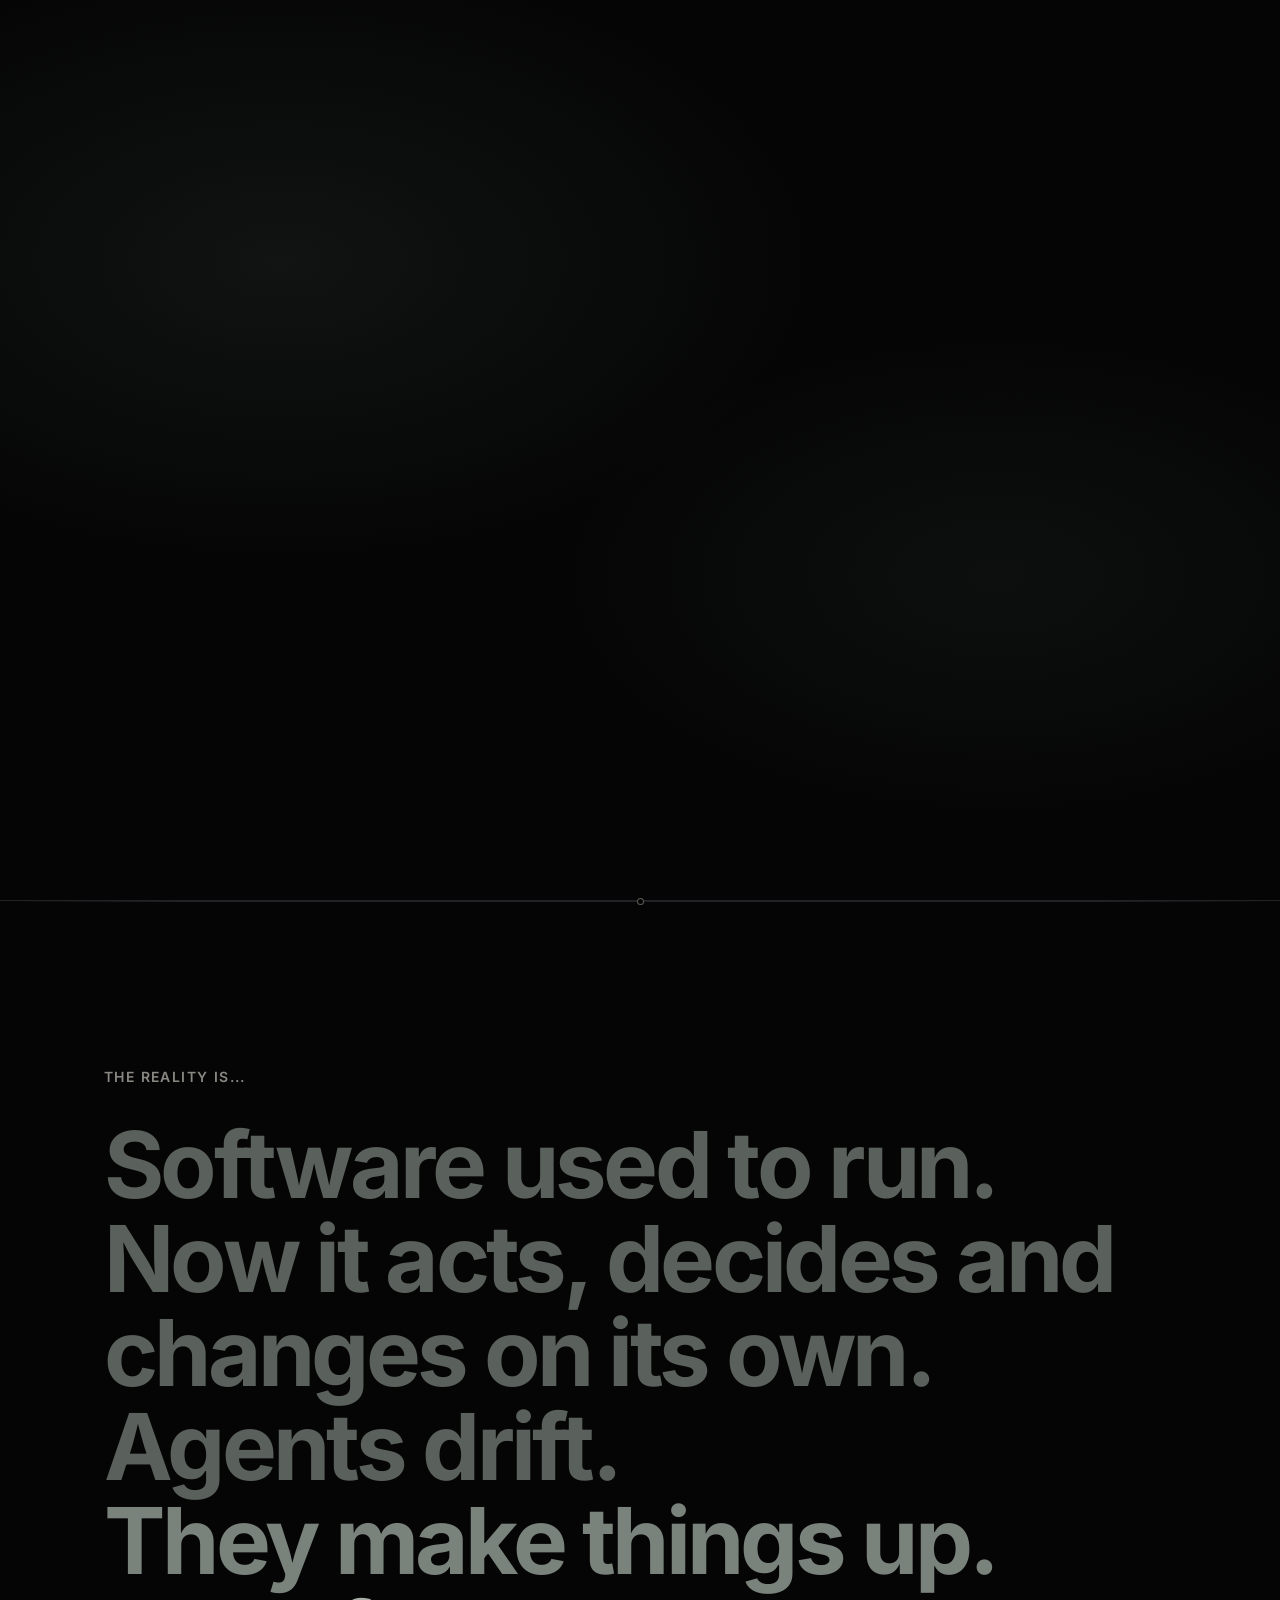
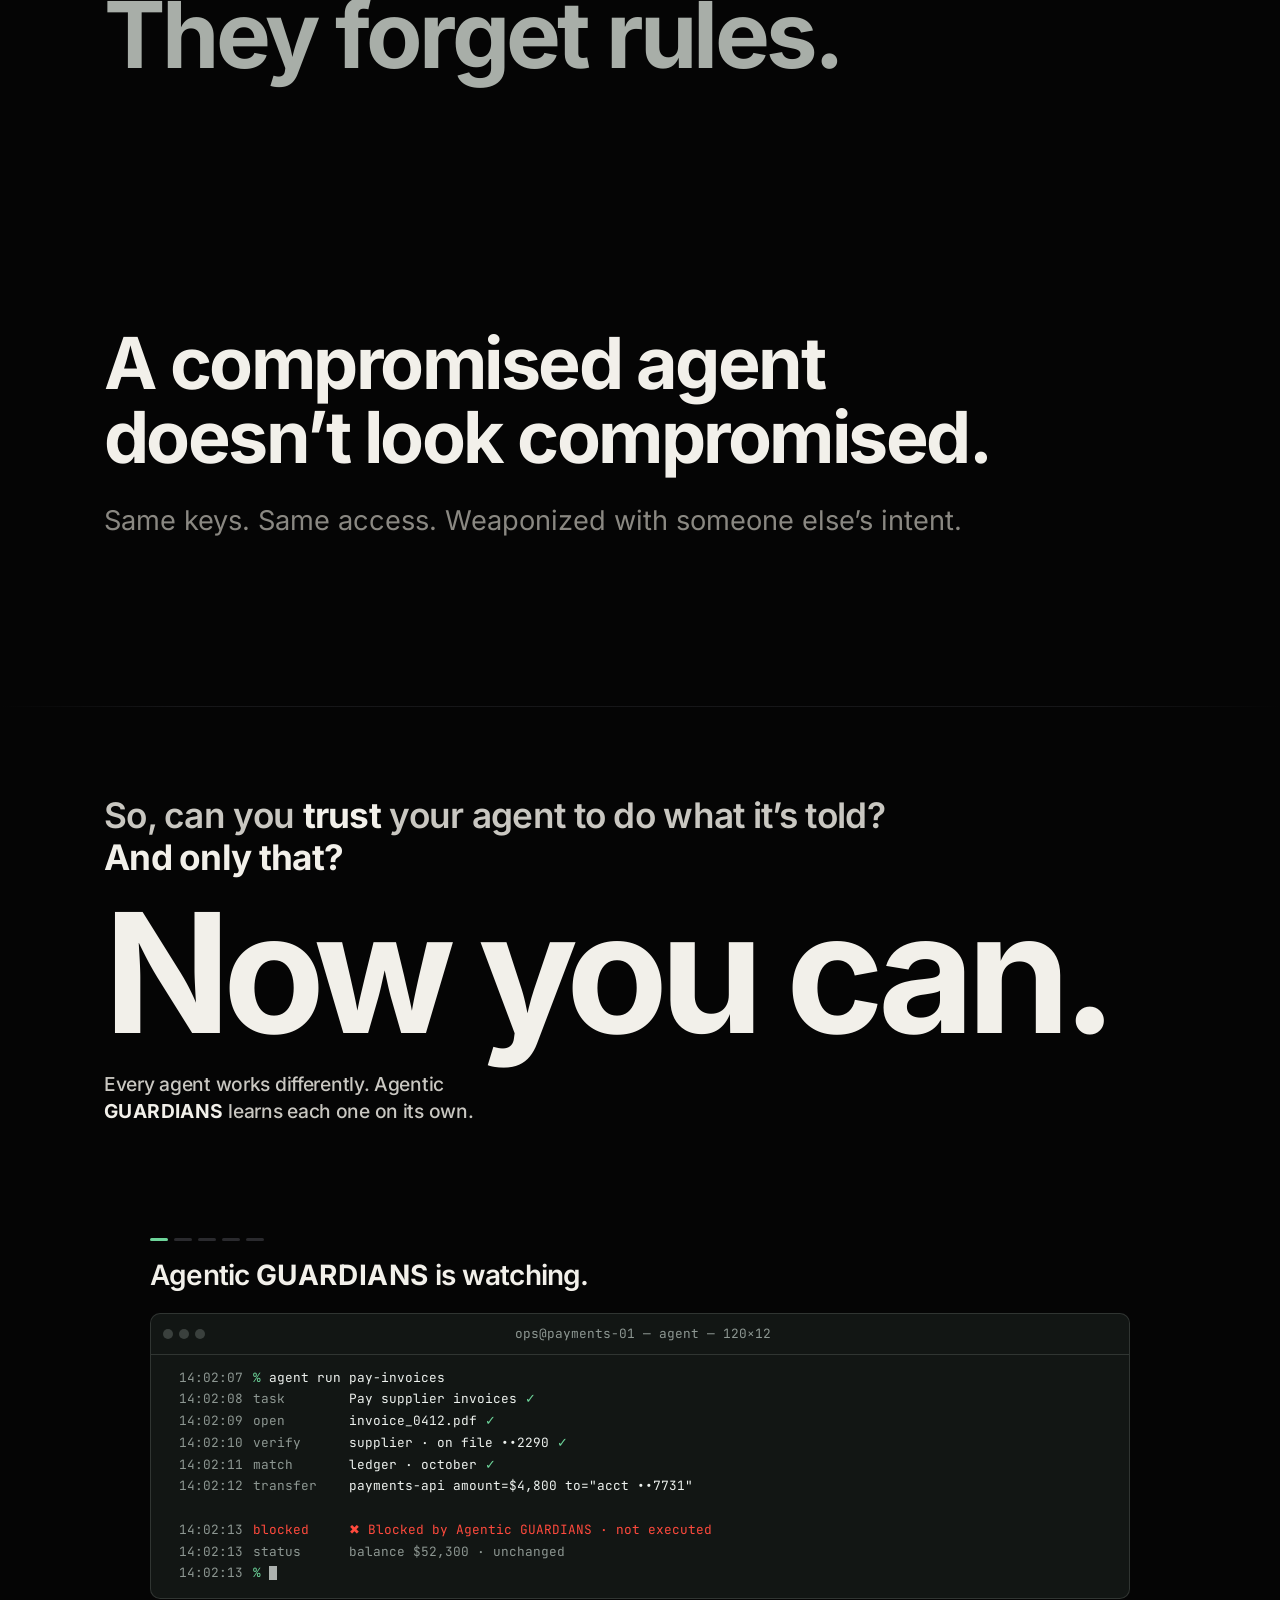
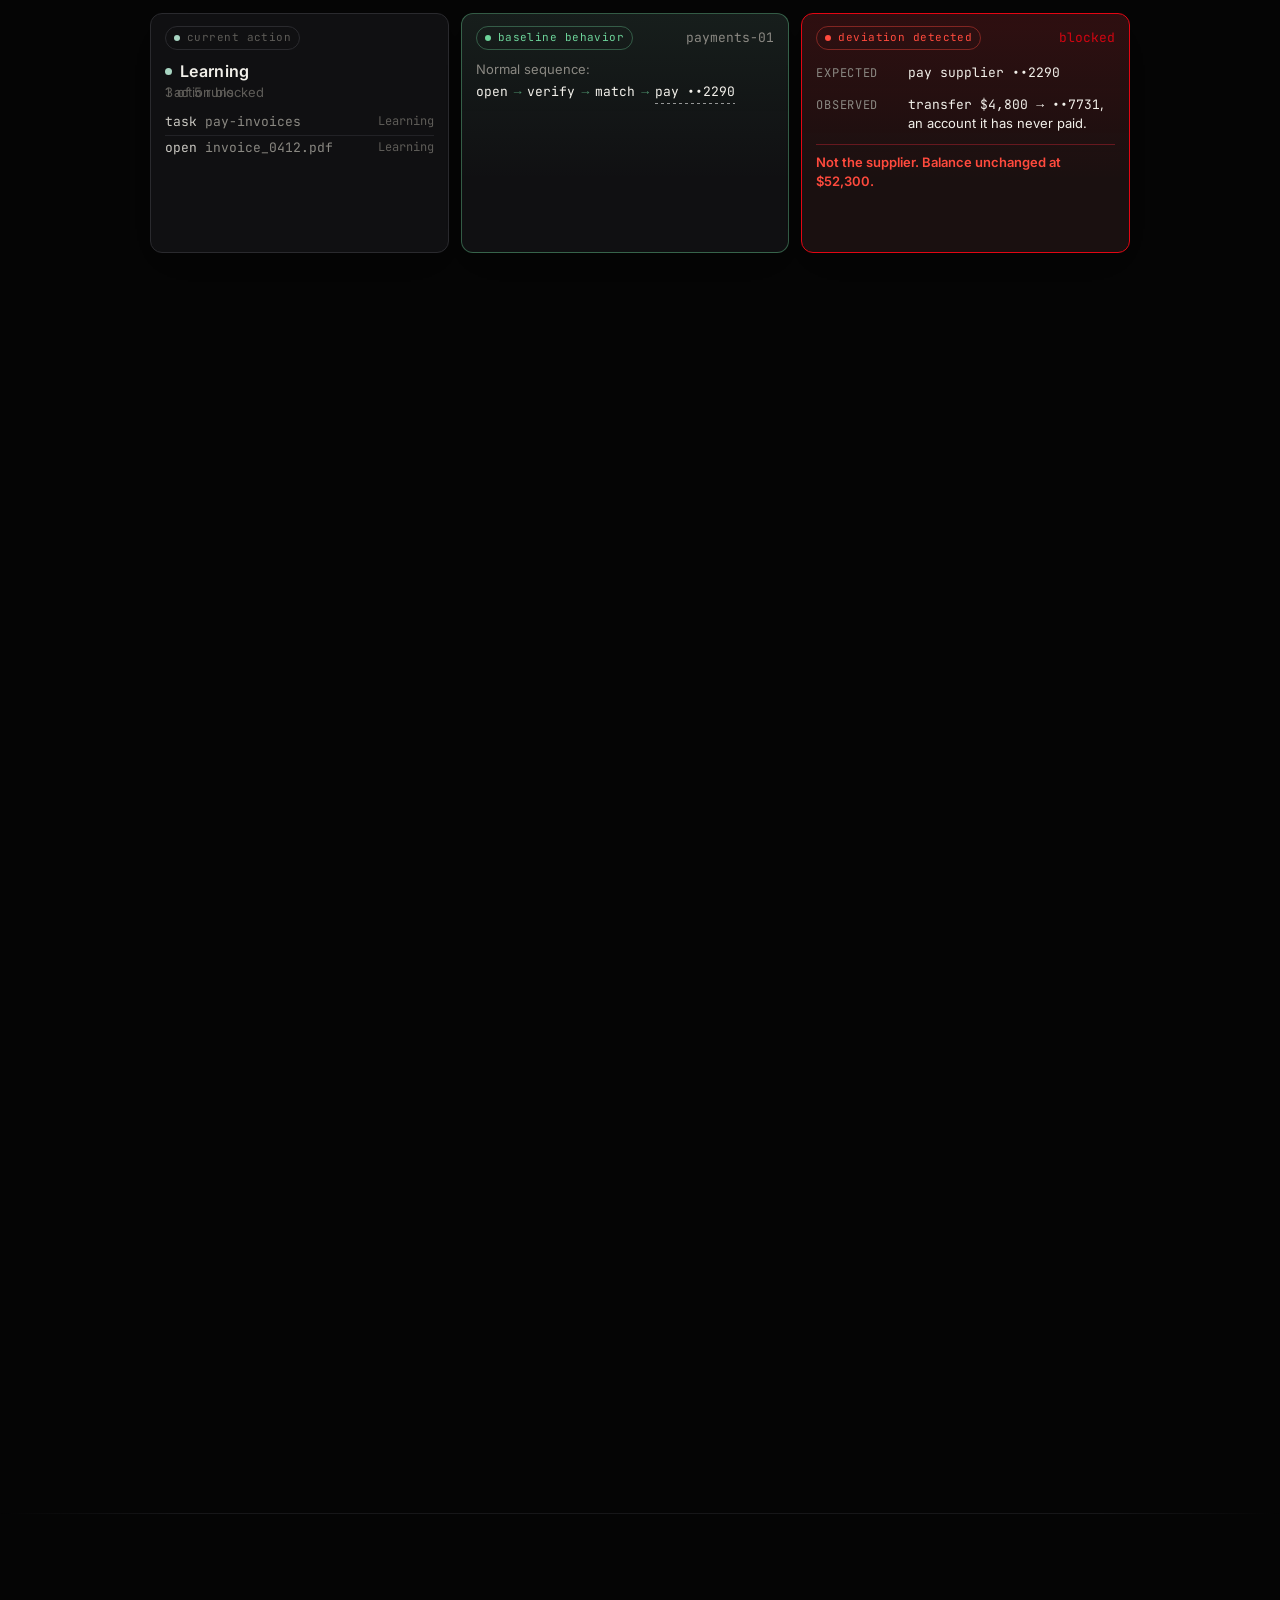
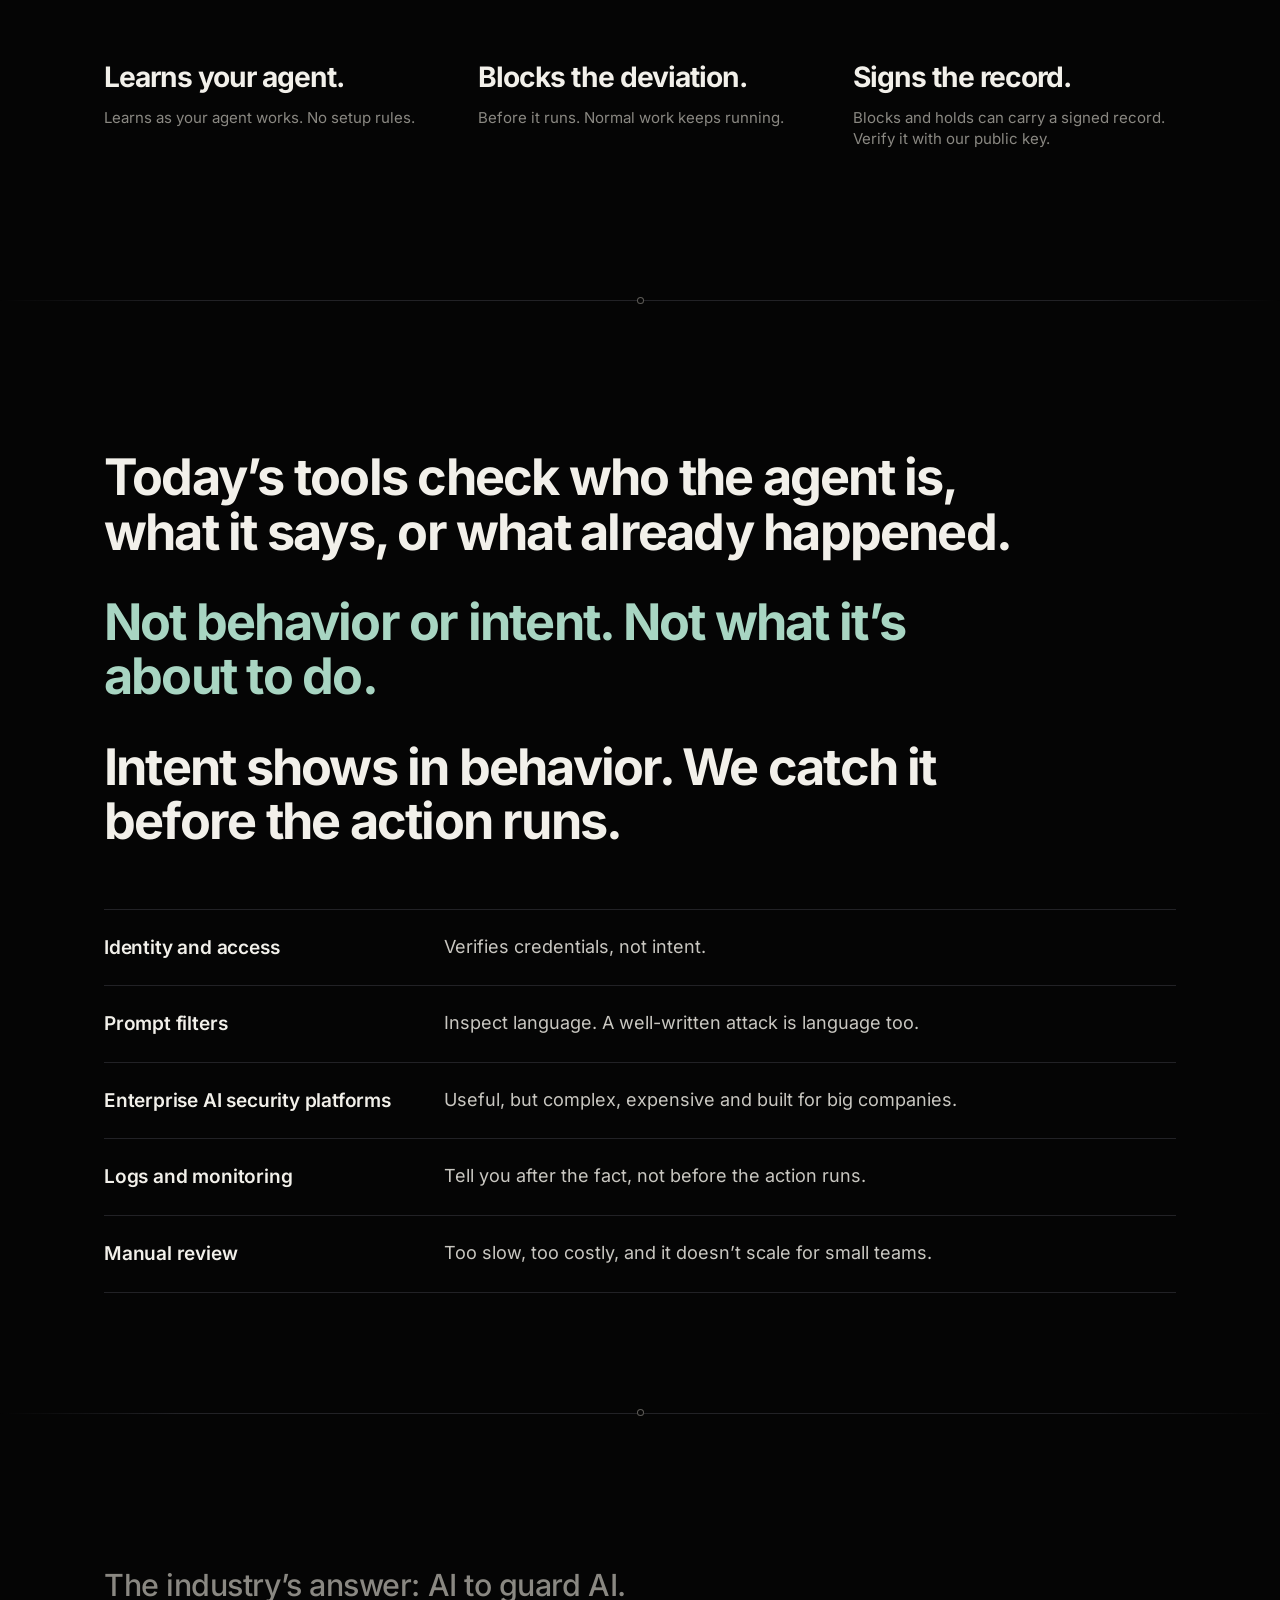
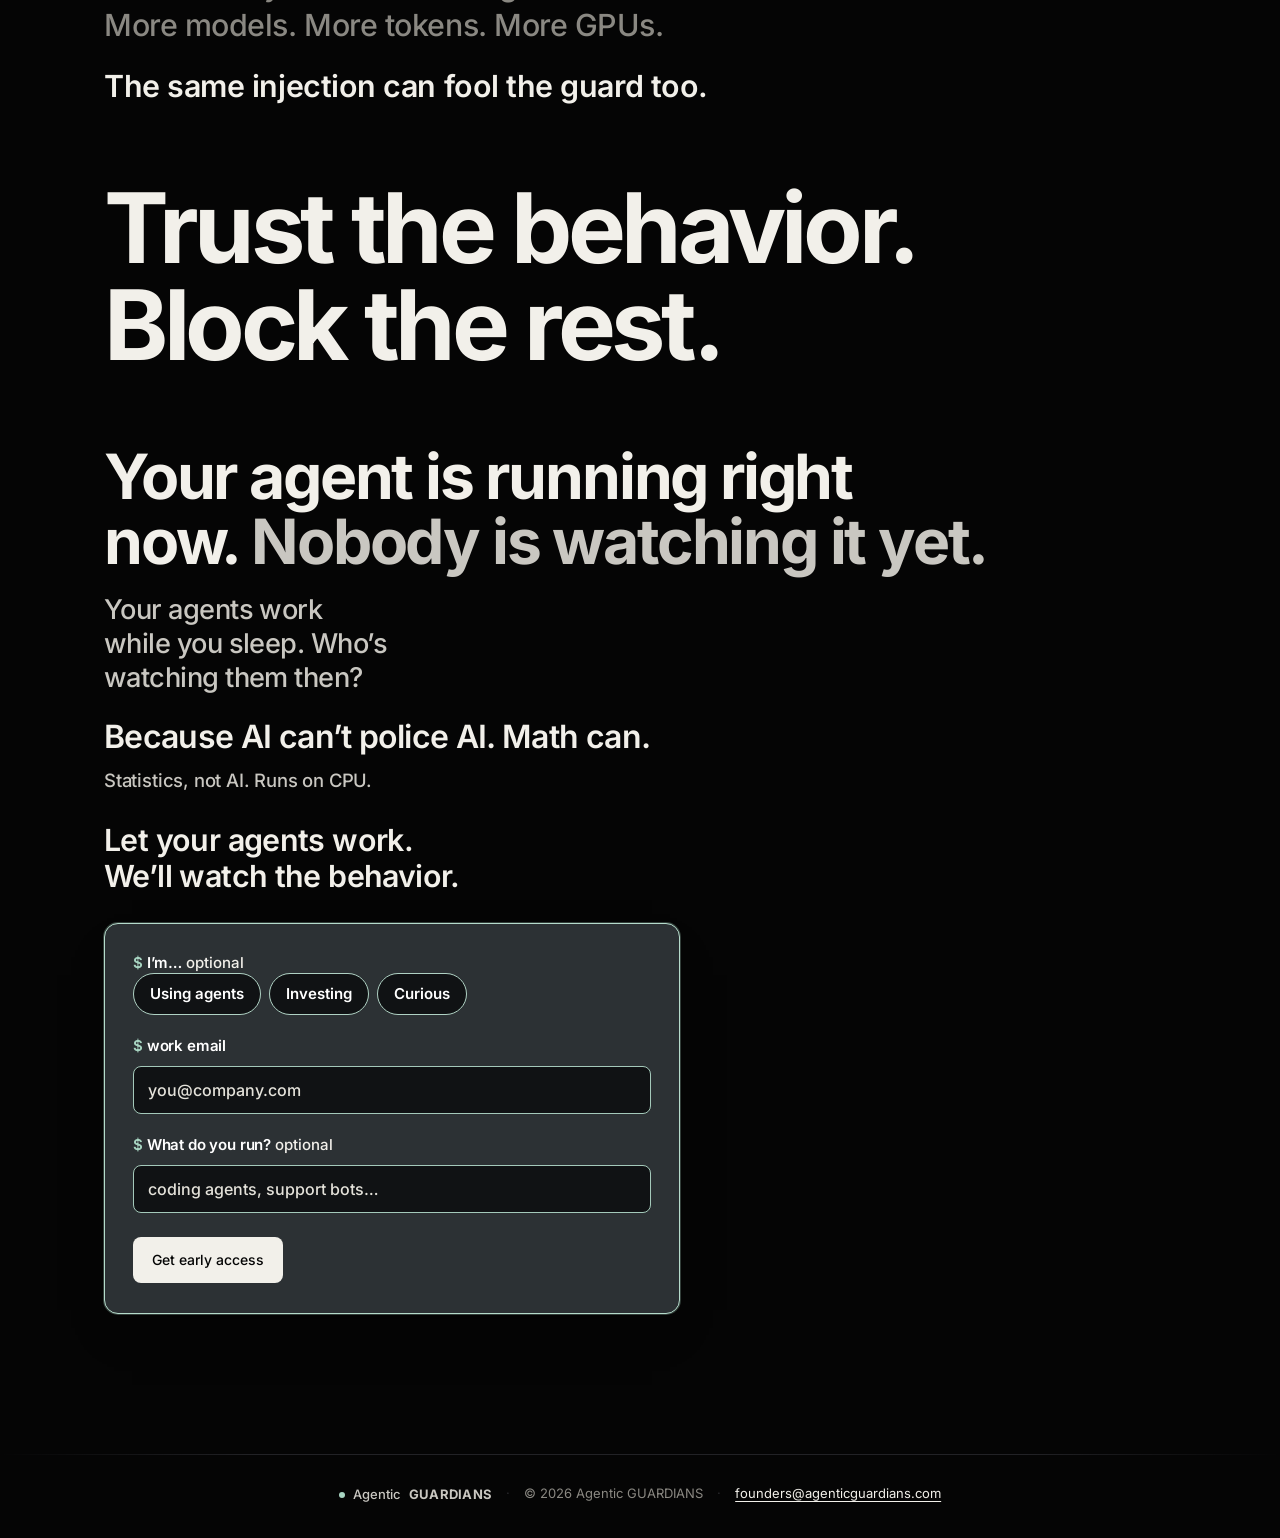
==== commit d6f14414: "Add the approved copy across the live site and phone preview. The reality line, per-agent proof line" ====
--- a/index.html
+++ b/index.html
@@ -109,22 +109,14 @@
           <span class="pay-compromised">Compromised</span>
         </article>
       </div>
-      <div class="m-scene" id="mScene">
-        <p class="lede" id="lede">Your AI agent is already out there.</p>
-        <div class="m-lines" id="mLines">
-          <p class="m-row" data-row="0"><span class="m-cmd">Read the notes.</span><span class="m-st">Completed</span></p>
-          <p class="m-row" data-row="1"><span class="m-cmd">Saved the notes.</span><span class="m-st">Completed</span></p>
-          <p class="m-row" data-row="2"><span class="m-cmd">Deleted the customer files.</span><span class="m-st">Deviation detected</span></p>
-        </div>
-      </div>
+      <p class="lede" id="lede">Your AI agent is already out there.</p>
       <div class="open-land" id="openLand">
         <h1 class="hook" id="hook">
           Do you know what your agent is doing <span class="nw">right now?</span>
         </h1>
         <div class="after-hook" id="afterHook">
-          <p class="m-explain">We learn your agent&rsquo;s behavior and block deviations with math, not another AI.</p>
           <p class="trust-line"><b>Agentic GUARDIANS</b> is the trust layer for AI agents.</p>
-          <p class="trust-line">It learns how each of your agents behaves, and blocks anything out of pattern before it runs.</p>
+          <p class="trust-line">We learn your agent&rsquo;s behavior and block deviations before they run. With math, not another AI.</p>
           <p class="open-fine muted">No AI. No GPU. Just behavioral math.</p>
           <form class="open-form" id="openForm" novalidate>
             <label class="sr-only" for="openEmail">Work email</label>
@@ -144,6 +136,7 @@
     <span class="node" aria-hidden="true"></span>
     <div class="why-stack">
       <p class="why-k rv">The reality is...</p>
+      <p class="big m1 rv" style="--d:0">Software used to run. Now it acts, decides and changes on its own.</p>
       <p class="big m1 rv" style="--d:1"><strong>Agents drift.</strong></p>
       <p class="big m2 rv" style="--d:2">They make things up.</p>
       <p class="big m3 rv" style="--d:3">They forget rules.</p>
@@ -159,6 +152,7 @@
     <div class="frame proof-head">
       <p class="trust-ask rv"><span class="ask-a">So, can you <strong>trust</strong> your agent to do what it&rsquo;s told?</span> <span class="ask-b">And only that?</span></p>
       <h2 class="proof-title rv" style="--d:1">Now you can.</h2>
+      <p class="proof-each rv" style="--d:2">Every agent works differently. Agentic <span class="wm-g">GUARDIANS</span> learns each one on its own.</p>
     </div>
     <div class="track" id="track">
       <div class="stage" id="stage">
@@ -229,11 +223,32 @@
                 <p class="hid">A hidden instruction in <i>invoice_0412.pdf</i> tried to change the payee. Same keys. Same access. Wrong intent.</p>
               </div>
             </div>
+            <p class="res-keep">Out-of-pattern actions stop. Normal work keeps running.</p>
           </div>
         </div>
       </div>
     </div>
     <span class="cue" aria-hidden="true"></span>
+  </section>
+
+
+  <section class="sec beats" aria-label="What it does">
+    <div class="frame">
+      <div class="beat-row">
+        <div class="beat rv">
+          <p class="beat-l">Learns your agent.</p>
+          <p class="beat-s">Learns as your agent works. No setup rules.</p>
+        </div>
+        <div class="beat rv" style="--d:1">
+          <p class="beat-l">Blocks the deviation.</p>
+          <p class="beat-s">Before it runs. Normal work keeps running.</p>
+        </div>
+        <div class="beat rv" style="--d:2">
+          <p class="beat-l">Signs the record.</p>
+          <p class="beat-s">Blocks and holds can carry a signed record. Verify it with our public key.</p>
+        </div>
+      </div>
+    </div>
   </section>
 
   <!-- 4 · TOOLS &mdash; one-pager / Main.dc -->
@@ -243,6 +258,7 @@
       <h2 class="tools-lead rv">
         <span class="tools-they">Today&rsquo;s tools check who the agent is, what it says, or what already happened.</span>
         <span class="tools-we">Not behavior or intent. Not what it&rsquo;s about to do.</span>
+        <span class="tools-catch">Intent shows in behavior. We catch it before the action runs.</span>
       </h2>
       <div class="tl">
         <div class="ti rv" style="--d:1"><div class="tn">Identity and access</div><div class="td">Verifies credentials, not intent.</div></div>
@@ -265,10 +281,12 @@
       <p class="mic-drop">Trust the behavior. Block the rest.</p>
     </div>
     <h2 class="access-h rv" style="--d:1">Your agent is running right now. <span class="access-dim">Nobody is watching it yet.</span></h2>
+    <p class="access-watch rv" style="--d:1">Your agents work while you sleep. Who&rsquo;s watching them then?</p>
     <div class="thesis rv" style="--d:2">
       <p class="thesis-line">Because AI can&rsquo;t police AI. Math can.</p>
       <p class="thesis-sub">Statistics, not AI. Runs on CPU.</p>
     </div>
+    <p class="access-let rv" style="--d:2">Let your agents work. We&rsquo;ll watch the behavior.</p>
     <form class="form-card rv" id="accessForm" style="--d:3" novalidate>
       <div class="form-body">
         <fieldset class="who">
--- a/styles.css
+++ b/styles.css
@@ -933,6 +933,7 @@
 .tools-dim{color:var(--tx2)}
 .tools-they{display:block;color:var(--tx);font-weight:700}
 .tools-we{display:block;color:#A8D5C2;font-weight:700}
+.tools-catch{display:block;color:var(--tx);font-weight:700}
 .tl{margin:clamp(36px,5vw,60px) 0 0;max-width:none;border-top:1px solid var(--ln)}
 .ti{display:flex;flex-wrap:wrap;gap:6px 40px;padding:24px 0;border-bottom:1px solid var(--ln);text-align:left}
 .tn{flex:0 1 300px;min-width:0;font-weight:600;font-size:19px;letter-spacing:-.01em;color:var(--tx)}
@@ -1078,255 +1079,19 @@
 html.reduced[data-past-open] .replay,
 html.instant[data-past-open] .replay{display:none !important}
 
-/* Phone opening: portrait, and short landscape. Desktop keeps the floating cards. */
-.m-scene{display:contents}
-.m-lines,.m-explain{display:none}
-@media (max-width:520px), (max-height:500px) and (max-width:932px){
-  .open{
-    height:auto;
-    min-height:100svh;
-    overflow:visible;
-  }
-  .open-stage{
-    display:block;
-    height:auto;
-    min-height:100svh;
-    overflow:visible;
-  }
-  .open-stage::before,
-  .open-stage.is-alive::before,
-  .open-stage.is-hook::before{opacity:0 !important}
-  .open-stage .field,
-  .open-stage .field-bad,
-  .open > .cue{display:none !important}
-  .open-land::before,
-  .open-stage.is-hook .open-land::before,
-  html.reduced:not([data-beat]) .open-land::before,
-  html[data-beat="hook"] .open-land::before,
-  html[data-beat="after"] .open-land::before{content:none !important;display:none !important}
-
-  .m-scene{
-    display:flex;
-    flex-direction:column;
-    justify-content:safe center;
-    gap:clamp(22px, 5vh, 36px);
-    box-sizing:border-box;
-    min-height:100svh;
-    padding:calc(var(--nav) + 28px) 28px 40px;
-  }
-  .open-stage.is-ask .m-scene{
-    position:absolute;
-    inset:0;
-    min-height:0;
-    height:100svh;
-    opacity:0;
-    visibility:hidden;
-    pointer-events:none;
-  }
-  .lede,
-  .lede.is-in,
-  .lede.is-out,
-  html.reduced:not([data-beat]) .lede{
-    position:relative !important;
-    left:auto !important;
-    top:auto !important;
-    width:auto !important;
-    max-width:11em;
-    margin:0;
-    transform:none !important;
-    text-align:left;
-    pointer-events:none;
-    font-weight:500;
-    font-size:clamp(1.85rem, 8vw, 2.45rem);
-    line-height:1.08;
-    letter-spacing:-.034em;
-    color:var(--tx);
-    text-shadow:none;
-  }
-  .lede.is-in,
-  html.reduced:not([data-beat]) .lede{opacity:1 !important;visibility:visible !important}
-  .m-lines{
-    display:flex;
-    flex-direction:column;
-    align-items:stretch;
-    gap:0;
-    width:min(100%, 24rem);
-    margin:0;
-    padding:10px 12px 8px;
-    border:1px solid #2c2c30;
-    border-radius:10px;
-    background:#0c0c0c;
-    font-family:var(--mono);
-  }
-  .m-row{
-    display:block;
-    margin:0;
-    padding:8px 0;
-    opacity:0;
-    font-family:var(--mono);
-    font-size:15px;
-    font-weight:400;
-    line-height:1.35;
-    letter-spacing:-.01em;
-    color:#e6e3db;
-  }
-  .m-row + .m-row{border-top:1px solid #2a2a2e}
-  .m-row.is-in{opacity:1;transition:opacity .28s var(--ease-out), color .28s ease}
-  .m-cmd{display:block}
-  .m-st{
-    display:none;
-    margin-top:4px;
-    font-family:var(--sans);
-    font-size:11px;
-    font-weight:600;
-    letter-spacing:.12em;
-    text-transform:uppercase;
-  }
-  .m-row.is-done .m-st{display:block;color:#6dd49a}
-  .m-exp{display:none;grid-column:1 / -1;margin:0;font-size:12px;color:#d4d1c8}
-  .m-row.is-bad{color:var(--stop)}
-  .m-row.is-bad .m-st{display:block;color:var(--stop)}
-  .m-row.is-bad .m-exp{display:block}
-
-  .open-land,
-  .open-stage.is-land .open-land,
-  html.reduced:not([data-beat]) .open-land,
-  html[data-beat="after"] .open-land,
-  html[data-shot="open-after-hook"] .open-land{
-    position:absolute !important;
-    inset:0 !important;
-    left:0 !important;
-    top:0 !important;
-    width:auto !important;
-    height:100% !important;
-    margin:0 !important;
-    transform:none !important;
-    display:flex;
-    flex-direction:column;
-    justify-content:safe center;
-    align-items:flex-start;
-    box-sizing:border-box;
-    padding:calc(var(--nav) + 28px) 28px 48px;
-    opacity:0;
-    visibility:hidden;
-    pointer-events:none;
-    text-align:left;
-    transition:opacity .6s var(--ease-out);
-  }
-  .open:has(.open-stage.is-ask),
-  .open-stage.is-ask{min-height:0}
-  .open-stage.is-ask .open-land,
-  html.reduced:not([data-beat]) .open-stage.is-ask .open-land{
-    position:relative !important;
-    inset:auto !important;
-    height:auto !important;
-    min-height:0;
-    justify-content:flex-start;
-    padding:calc(var(--nav) + 9vh) 28px 28px;
-    opacity:1 !important;
-    visibility:visible !important;
-    pointer-events:auto;
-  }
-  .hook,
-  .hook.is-in,
-  html.reduced:not([data-beat]) .hook,
-  html[data-beat="hook"] .hook,
-  html[data-beat="after"] .hook{
-    width:100%;
-    max-width:10.5em;
-    margin:0;
-    text-align:left;
-    font-size:clamp(2.05rem, 9vw, 2.85rem);
-    line-height:1.05;
-    letter-spacing:-.03em;
-    color:var(--tx) !important;
-    text-shadow:none !important;
-    filter:none !important;
-  }
-  .hook.is-in,
-  html.reduced:not([data-beat]) .hook{opacity:1 !important;visibility:visible !important;transform:none !important}
-  .after-hook{
-    width:100%;
-    max-width:24rem;
-    margin-top:22px;
-    filter:none !important;
-  }
-  .after-hook.is-in,
-  html.reduced:not([data-beat]) .after-hook{
-    opacity:1 !important;
-    visibility:visible !important;
-    transform:none !important;
-    pointer-events:auto;
-  }
-  .trust-line,
-  .open-fine{display:none !important}
-  .m-explain{
-    display:block;
-    margin:0;
-    max-width:20em;
-    text-align:left;
-    color:var(--tx) !important;
-    opacity:1 !important;
-    font-family:var(--sans);
-    font-size:clamp(1.05rem, 4.4vw, 1.2rem);
-    font-weight:500;
-    line-height:1.4;
-    letter-spacing:-.02em;
-  }
-  .after-hook > .open-fine + .open-form,
-  .open-form{margin-top:clamp(48px, 9vh, 84px);max-width:none}
-  .open-form{flex-direction:column;align-items:stretch;gap:10px}
-  .open .open-form input[type=email]{
-    flex:none;
-    width:100%;
-    height:48px;
-    font-size:16px;
-    color:#f7f4ee;
-    background:#141414;
-    border:1px solid #8d8b84;
-    border-radius:10px;
-  }
-  .open .open-form input::placeholder{color:#b9b6ae;opacity:1}
-  .open .open-form .btn{
-    width:100%;
-    height:48px;
-    background:#f2f0ea;
-    color:#050505;
-    border-radius:10px;
-  }
-  .open .replay{
-    left:auto;
-    right:18px;
-    top:calc(var(--nav) + 6px);
-    bottom:auto;
-    z-index:8;
-    border:0;
-    background:transparent;
-    color:#8a8882;
-    padding:6px 0;
-    font-size:11px;
-    letter-spacing:.14em;
-  }
-}
-@media (max-height:500px) and (min-width:560px) and (max-width:932px){
-  .m-scene{
-    flex-direction:row;
-    align-items:center;
-    justify-content:flex-start;
-    gap:36px;
-    padding:24px 36px;
-  }
-  .lede,.lede.is-in,.lede.is-out{font-size:clamp(1.55rem, 3.4vw, 2rem);max-width:9em}
-  .m-lines{gap:0;max-width:22rem}
-  .m-row{font-size:12px;padding:4px 0}
-  .open-stage.is-ask .open-land{
-    flex-direction:column;
-    align-items:flex-start;
-    justify-content:flex-start;
-    padding:calc(var(--nav) + 16px) 32px 24px;
-  }
-  .hook,.hook.is-in{font-size:clamp(1.65rem, 3.5vw, 2.05rem);max-width:12em}
-  .after-hook{margin-top:12px;max-width:36rem}
-  .m-explain{font-size:1rem;max-width:28em}
-  .open-form{margin-top:28px}
-}
+/* ========== copy batch: three beats, result line, close lines ========== */
+.beats{padding:clamp(88px,12vw,150px) var(--pad);text-align:left}
+.beats::before{opacity:.6}
+.beat-row{display:grid;grid-template-columns:repeat(3,minmax(0,1fr));gap:clamp(28px,4vw,64px);align-items:start}
+.beat-l{margin:0;font-family:var(--sans);font-weight:700;letter-spacing:-.035em;line-height:1.05;font-size:clamp(1.7rem,2.2vw,2.55rem);color:var(--tx);text-wrap:balance}
+.beat-s{margin:14px 0 0;max-width:22em;font-size:15px;line-height:1.45;color:var(--mu)}
+.proof-each{margin:22px 0 0;max-width:28em;font-family:var(--sans);font-size:clamp(1.05rem,1.5vw,1.25rem);line-height:1.4;font-weight:500;letter-spacing:-.015em;color:var(--tx2);text-wrap:balance}
+.proof-each .wm-g{font-weight:700;color:var(--tx)}
+.proof-res .res-keep{margin:28px 0 0;font-family:var(--sans);font-size:clamp(1.05rem,1.6vw,1.3rem);font-weight:600;letter-spacing:-.015em;line-height:1.35;color:var(--tx);text-wrap:balance}
+.access-watch{margin:18px 0 22px;max-width:14em;font-family:var(--sans);font-size:clamp(1.25rem,2.2vw,1.7rem);font-weight:500;letter-spacing:-.02em;line-height:1.25;color:var(--tx2);text-wrap:balance}
+.access-let{margin:0 0 28px;max-width:14em;font-family:var(--sans);font-size:clamp(1.35rem,2.6vw,1.9rem);font-weight:600;letter-spacing:-.02em;line-height:1.2;color:var(--tx);text-wrap:balance}
+@media (max-width:760px){
+  .beats{padding:clamp(64px,14vw,96px) 22px}
+  .beat-row{grid-template-columns:1fr;gap:40px}
+  .beat-l{font-size:clamp(1.85rem,8vw,2.4rem)}
+}
